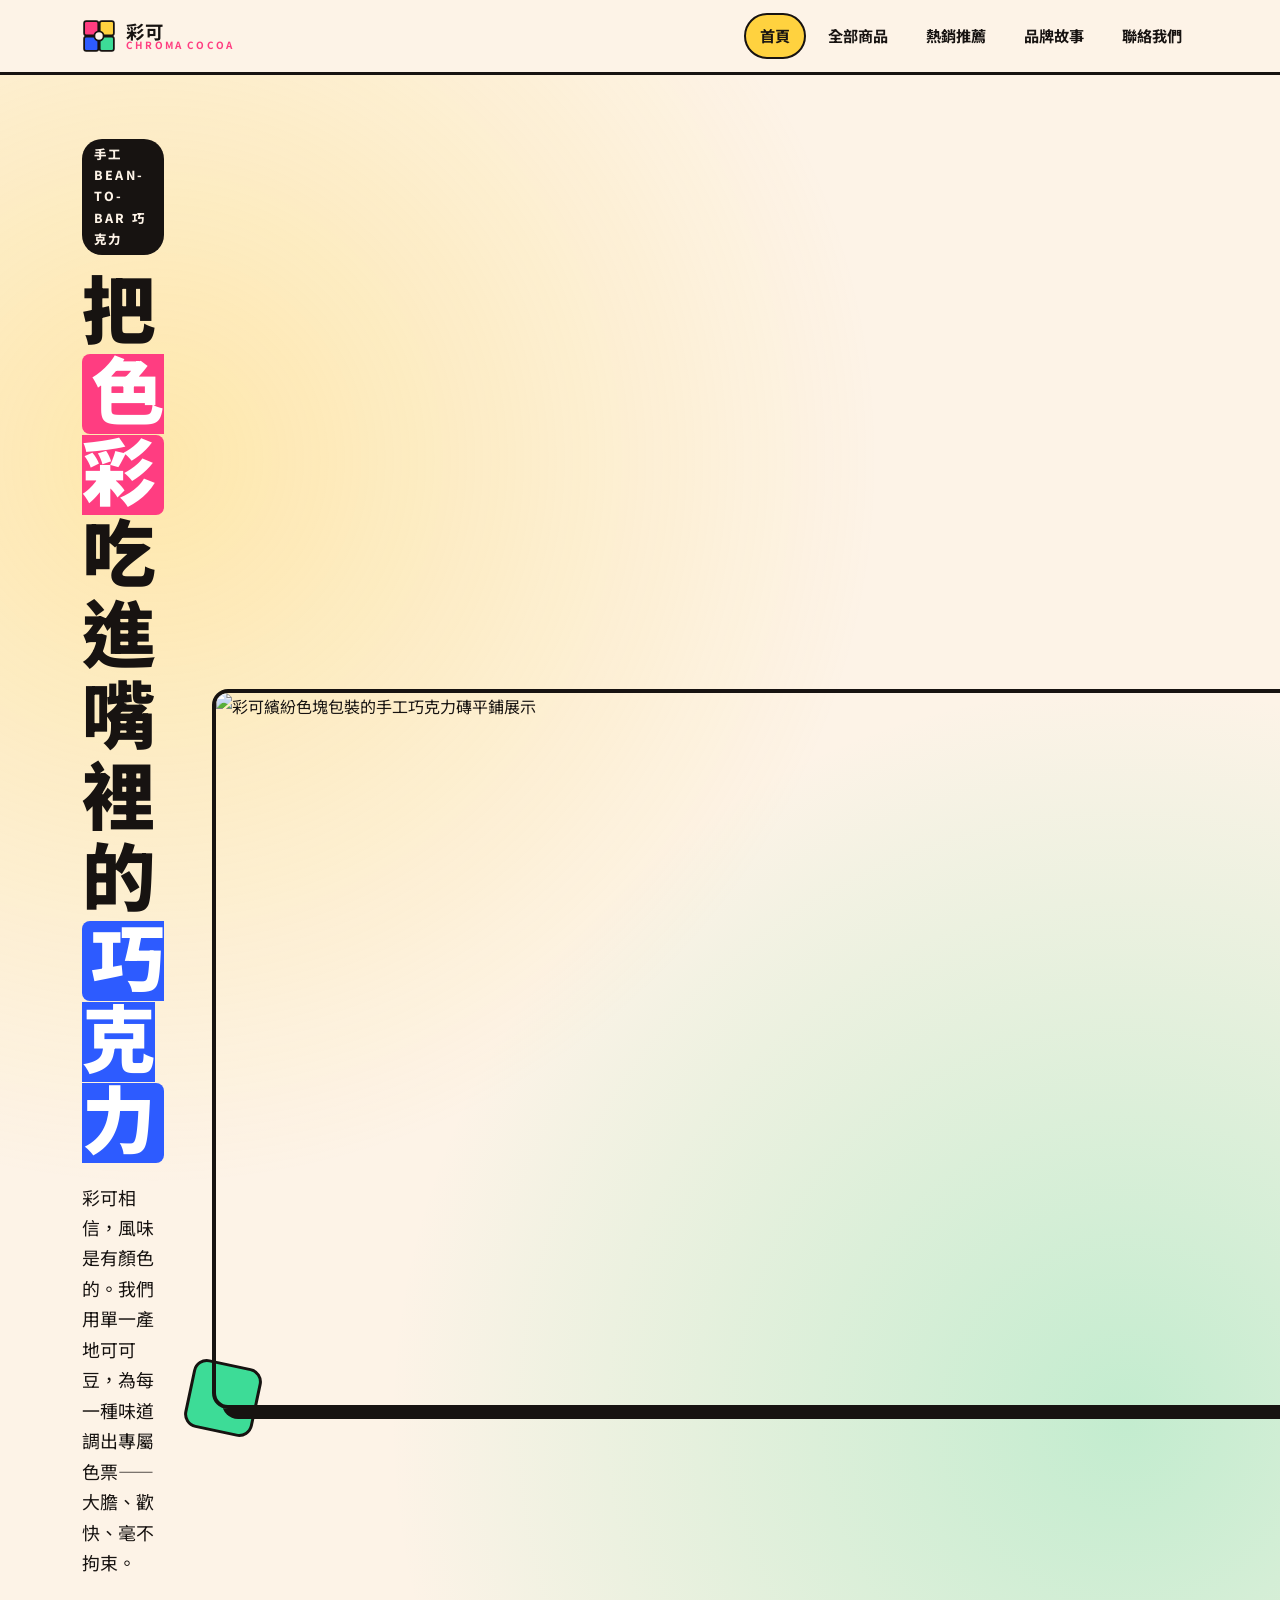
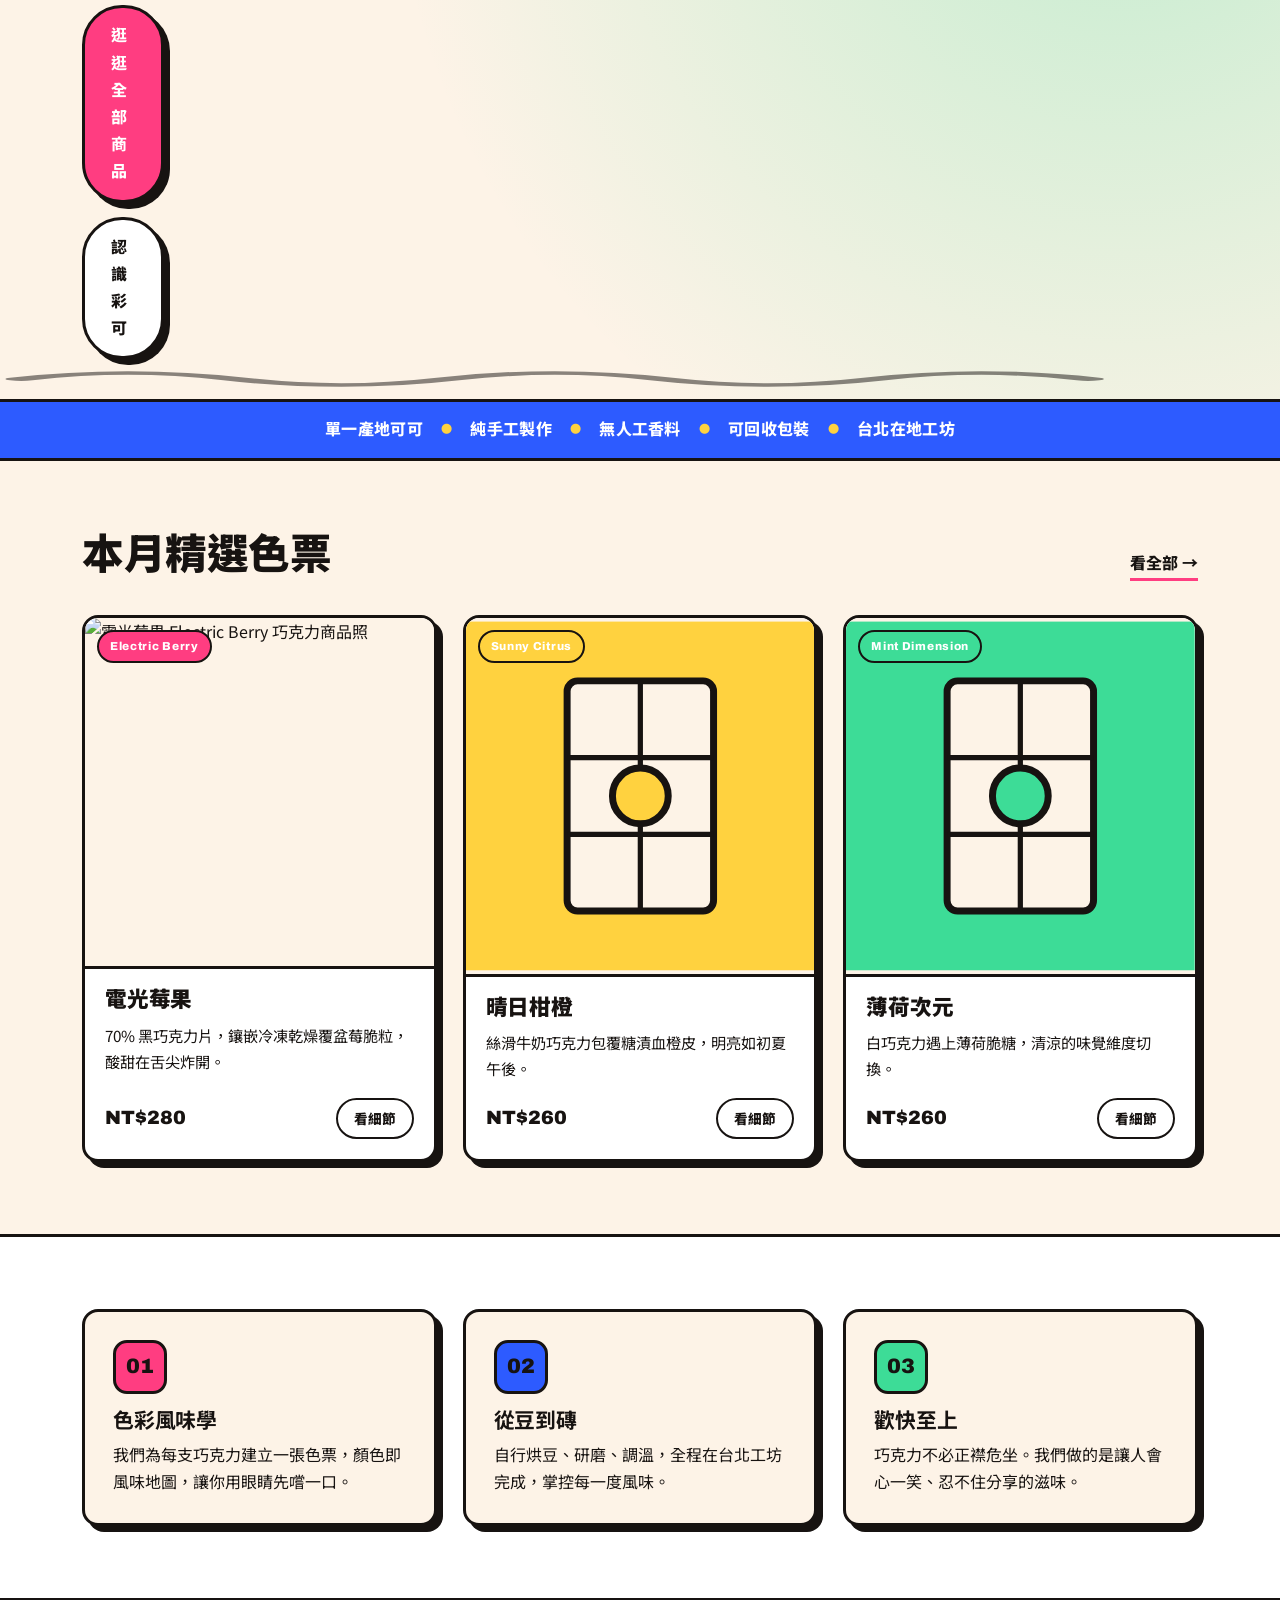
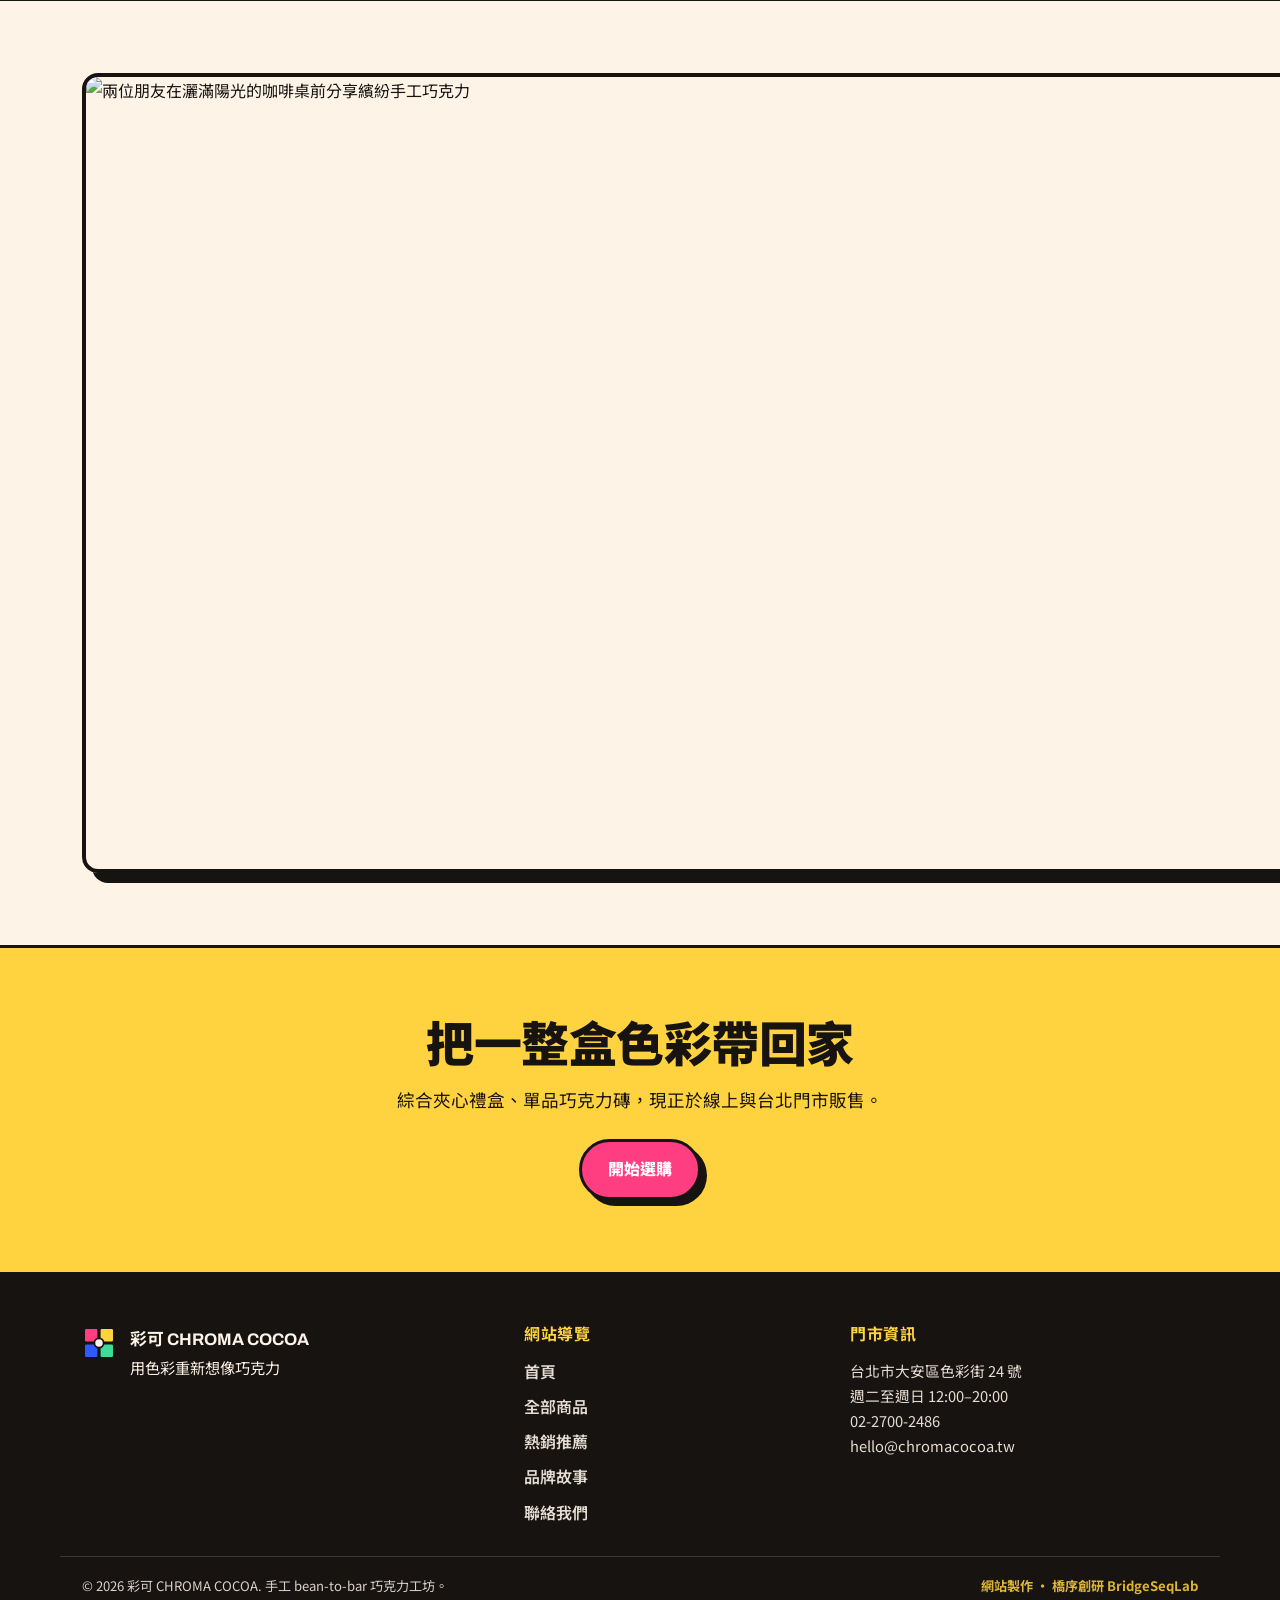
==== index.html @ 1fd46e48 "feat: 彩可 CHROMA COCOA preview site (multi-page, SEO, Memphis)" ====
<!DOCTYPE html>
<html lang="zh-Hant">
<head>
<meta charset="UTF-8">
<meta name="viewport" content="width=device-width, initial-scale=1.0">
<title>彩可 CHROMA COCOA｜用色彩重新想像的手工精品巧克力</title>
<meta name="description" content="彩可 CHROMA COCOA 是台北的手工 bean-to-bar 巧克力工坊。每一塊巧克力對應一種顏色與風味，大膽歡快，採用單一產地可可豆，純手工製作。">
<meta name="keywords" content="手工巧克力,精品巧克力,bean-to-bar,台北巧克力,彩可,CHROMA COCOA,巧克力禮盒,單一產地可可">
<link rel="canonical" href="https://izzo24.github.io/chroma-cocoa/index.html">
<meta name="robots" content="index, follow">
<meta property="og:type" content="website">
<meta property="og:site_name" content="彩可 CHROMA COCOA">
<meta property="og:locale" content="zh_TW">
<meta property="og:title" content="彩可 CHROMA COCOA｜用色彩重新想像的手工精品巧克力">
<meta property="og:description" content="彩可 CHROMA COCOA 是台北的手工 bean-to-bar 巧克力工坊。每一塊巧克力對應一種顏色與風味，大膽歡快，採用單一產地可可豆，純手工製作。">
<meta property="og:url" content="https://izzo24.github.io/chroma-cocoa/index.html">
<meta property="og:image" content="https://izzo24.github.io/chroma-cocoa/images/hero.webp">
<meta name="twitter:card" content="summary_large_image">
<meta name="twitter:title" content="彩可 CHROMA COCOA｜用色彩重新想像的手工精品巧克力">
<meta name="twitter:description" content="彩可 CHROMA COCOA 是台北的手工 bean-to-bar 巧克力工坊。每一塊巧克力對應一種顏色與風味，大膽歡快，採用單一產地可可豆，純手工製作。">
<meta name="twitter:image" content="https://izzo24.github.io/chroma-cocoa/images/hero.webp">
<meta name="theme-color" content="#ff3d81">
<link rel="icon" href="data:image/svg+xml,%3Csvg xmlns='http://www.w3.org/2000/svg' viewBox='0 0 48 48'%3E%3Crect x='3' y='3' width='20' height='20' rx='3' fill='%23ff3d81'/%3E%3Crect x='25' y='3' width='20' height='20' rx='3' fill='%23ffd23f'/%3E%3Crect x='3' y='25' width='20' height='20' rx='3' fill='%232d5bff'/%3E%3Crect x='25' y='25' width='20' height='20' rx='3' fill='%233ddc97'/%3E%3C/svg%3E">
<link rel="preconnect" href="https://fonts.googleapis.com">
<link rel="preconnect" href="https://fonts.gstatic.com" crossorigin>
<link href="https://fonts.googleapis.com/css2?family=Archivo:wght@500;700;900&family=Noto+Sans+TC:wght@400;500;700;900&display=swap" rel="stylesheet">
<link rel="stylesheet" href="./css/style.css">
<script type="application/ld+json">{"@context":"https://schema.org","@type":"Organization","name":"彩可 CHROMA COCOA","url":"https://izzo24.github.io/chroma-cocoa/","logo":"https://izzo24.github.io/chroma-cocoa/images/hero.webp","description":"手工 bean-to-bar 精品巧克力工坊，用色彩重新想像風味。","sameAs":[],"address":{"@type":"PostalAddress","streetAddress":"色彩街24號","addressLocality":"台北市大安區","addressCountry":"TW"}}</script>
</head>
<body>
<a class="skip-link" href="#main">跳至主要內容</a>
<header class="site-header">
  <div class="wrap nav-inner">
    <a class="brand" href="./index.html" aria-label="彩可 CHROMA COCOA 首頁"><svg class="logo-mark" viewBox="0 0 48 48" width="34" height="34" aria-hidden="true" focusable="false">
<rect x="3" y="3" width="20" height="20" rx="3" fill="var(--pink)" stroke="var(--ink)" stroke-width="2.5"/>
<rect x="25" y="3" width="20" height="20" rx="3" fill="var(--yellow)" stroke="var(--ink)" stroke-width="2.5"/>
<rect x="3" y="25" width="20" height="20" rx="3" fill="var(--blue)" stroke="var(--ink)" stroke-width="2.5"/>
<rect x="25" y="25" width="20" height="20" rx="3" fill="var(--mint)" stroke="var(--ink)" stroke-width="2.5"/>
<circle cx="24" cy="24" r="6.5" fill="var(--paper)" stroke="var(--ink)" stroke-width="2.5"/>
</svg><span class="brand-text"><b>彩可</b><i>CHROMA COCOA</i></span></a>
    <button class="nav-toggle" aria-expanded="false" aria-controls="primary-nav" aria-label="開啟選單"><span></span><span></span><span></span></button>
    <nav aria-label="主選單"><ul id="primary-nav" class="nav-list"><li><a href="./index.html" aria-current="page">首頁</a></li><li><a href="./shop.html">全部商品</a></li><li><a href="./product.html">熱銷推薦</a></li><li><a href="./about.html">品牌故事</a></li><li><a href="./contact.html">聯絡我們</a></li></ul></nav>
  </div>
</header><main id="main">
<section class="hero">
  <div class="wrap hero-grid">
    <div class="hero-copy">
      <span class="kicker">手工 BEAN-TO-BAR 巧克力</span>
      <h1>把<span class="hl hl-pink">色彩</span>吃進嘴裡的<span class="hl hl-blue">巧克力</span></h1>
      <p class="lead">彩可相信，風味是有顏色的。我們用單一產地可可豆，為每一種味道調出專屬色票——大膽、歡快、毫不拘束。</p>
      <div class="hero-cta">
        <a class="btn btn-primary" href="./shop.html">逛逛全部商品</a>
        <a class="btn btn-ghost" href="./about.html">認識彩可</a>
      </div>
    </div>
    <div class="hero-media">
      <img src="./images/hero.webp" alt="彩可繽紛色塊包裝的手工巧克力磚平鋪展示" width="1280" height="720" fetchpriority="high">
      <span class="blob blob-yellow" aria-hidden="true"></span>
      <span class="blob blob-mint" aria-hidden="true"></span>
    </div>
  </div>
  <svg class="squiggle" viewBox="0 0 120 20" preserveAspectRatio="none" aria-hidden="true"><path d="M2 10 q 10 -10 20 0 t 20 0 t 20 0 t 20 0 t 20 0" fill="none" stroke="var(--ink)" stroke-width="3" stroke-linecap="round"/></svg>
</section>

<section class="strip" aria-label="品牌承諾">
  <div class="wrap strip-row">
    <span>單一產地可可</span><span class="dot">●</span><span>純手工製作</span><span class="dot">●</span><span>無人工香料</span><span class="dot">●</span><span>可回收包裝</span><span class="dot">●</span><span>台北在地工坊</span>
  </div>
</section>

<section class="section">
  <div class="wrap">
    <div class="sec-head"><h2>本月精選色票</h2><a class="link-arrow" href="./shop.html">看全部 →</a></div>
    <div class="prod-grid"><article class="prod-card" data-color="pink">
  <div class="prod-media"><img src="./images/product-berry.webp" alt="電光莓果 Electric Berry 巧克力商品照" loading="lazy" width="600" height="600"><span class="prod-tag" style="background:var(--pink)">Electric Berry</span></div>
  <div class="prod-body">
    <h3>電光莓果</h3>
    <p>70% 黑巧克力片，鑲嵌冷凍乾燥覆盆莓脆粒，酸甜在舌尖炸開。</p>
    <div class="prod-foot"><span class="price">NT$280</span><a class="btn-mini" href="./product.html">看細節</a></div>
  </div>
</article><article class="prod-card" data-color="yellow">
  <div class="prod-media"><svg viewBox="0 0 200 200" class="card-art" role="img" aria-label="晴日柑橙巧克力包裝插畫">
<rect width="200" height="200" fill="var(--yellow)"/>
<rect x="58" y="34" width="84" height="132" rx="6" fill="var(--paper)" stroke="var(--ink)" stroke-width="4"/>
<g stroke="var(--ink)" stroke-width="3"><line x1="100" y1="34" x2="100" y2="166"/><line x1="58" y1="78" x2="142" y2="78"/><line x1="58" y1="122" x2="142" y2="122"/></g>
<circle cx="100" cy="100" r="16" fill="var(--yellow)" stroke="var(--ink)" stroke-width="4"/>
</svg><span class="prod-tag" style="background:var(--yellow)">Sunny Citrus</span></div>
  <div class="prod-body">
    <h3>晴日柑橙</h3>
    <p>絲滑牛奶巧克力包覆糖漬血橙皮，明亮如初夏午後。</p>
    <div class="prod-foot"><span class="price">NT$260</span><a class="btn-mini" href="./shop.html">看細節</a></div>
  </div>
</article><article class="prod-card" data-color="mint">
  <div class="prod-media"><svg viewBox="0 0 200 200" class="card-art" role="img" aria-label="薄荷次元巧克力包裝插畫">
<rect width="200" height="200" fill="var(--mint)"/>
<rect x="58" y="34" width="84" height="132" rx="6" fill="var(--paper)" stroke="var(--ink)" stroke-width="4"/>
<g stroke="var(--ink)" stroke-width="3"><line x1="100" y1="34" x2="100" y2="166"/><line x1="58" y1="78" x2="142" y2="78"/><line x1="58" y1="122" x2="142" y2="122"/></g>
<circle cx="100" cy="100" r="16" fill="var(--mint)" stroke="var(--ink)" stroke-width="4"/>
</svg><span class="prod-tag" style="background:var(--mint)">Mint Dimension</span></div>
  <div class="prod-body">
    <h3>薄荷次元</h3>
    <p>白巧克力遇上薄荷脆糖，清涼的味覺維度切換。</p>
    <div class="prod-foot"><span class="price">NT$260</span><a class="btn-mini" href="./shop.html">看細節</a></div>
  </div>
</article></div>
  </div>
</section>

<section class="section section-alt">
  <div class="wrap feature-grid">
    <article class="feature"><div class="f-num" style="background:var(--pink)">01</div><h3>色彩風味學</h3><p>我們為每支巧克力建立一張色票，顏色即風味地圖，讓你用眼睛先嚐一口。</p></article>
    <article class="feature"><div class="f-num" style="background:var(--blue)">02</div><h3>從豆到磚</h3><p>自行烘豆、研磨、調溫，全程在台北工坊完成，掌控每一度風味。</p></article>
    <article class="feature"><div class="f-num" style="background:var(--mint)">03</div><h3>歡快至上</h3><p>巧克力不必正襟危坐。我們做的是讓人會心一笑、忍不住分享的滋味。</p></article>
  </div>
</section>

<section class="section moment">
  <div class="wrap moment-grid">
    <figure class="moment-fig">
      <img src="./images/lifestyle.webp" alt="兩位朋友在灑滿陽光的咖啡桌前分享繽紛手工巧克力" width="1280" height="720" loading="lazy">
    </figure>
    <div class="moment-copy">
      <span class="kicker">歡快時刻</span>
      <h2>巧克力，是拿來分享的</h2>
      <p class="lead">一盒彩可放在桌上，話題就開了。我們做的不只是味道，更是讓人忍不住遞給朋友的那個瞬間。</p>
      <a class="link-arrow" href="./about.html">認識我們的理念 →</a>
    </div>
  </div>
</section>

<section class="section cta-band">
  <div class="wrap cta-inner">
    <h2>把一整盒色彩帶回家</h2>
    <p>綜合夾心禮盒、單品巧克力磚，現正於線上與台北門市販售。</p>
    <a class="btn btn-primary" href="./shop.html">開始選購</a>
  </div>
</section>
</main><footer class="site-footer">
  <div class="wrap foot-grid">
    <div class="foot-brand"><svg class="logo-mark" viewBox="0 0 48 48" width="34" height="34" aria-hidden="true" focusable="false">
<rect x="3" y="3" width="20" height="20" rx="3" fill="var(--pink)" stroke="var(--ink)" stroke-width="2.5"/>
<rect x="25" y="3" width="20" height="20" rx="3" fill="var(--yellow)" stroke="var(--ink)" stroke-width="2.5"/>
<rect x="3" y="25" width="20" height="20" rx="3" fill="var(--blue)" stroke="var(--ink)" stroke-width="2.5"/>
<rect x="25" y="25" width="20" height="20" rx="3" fill="var(--mint)" stroke="var(--ink)" stroke-width="2.5"/>
<circle cx="24" cy="24" r="6.5" fill="var(--paper)" stroke="var(--ink)" stroke-width="2.5"/>
</svg><p><b>彩可 CHROMA COCOA</b><br>用色彩重新想像巧克力</p></div>
    <nav class="foot-nav" aria-label="頁尾選單">
      <h2>網站導覽</h2>
      <ul><li><a href="./index.html">首頁</a></li><li><a href="./shop.html">全部商品</a></li><li><a href="./product.html">熱銷推薦</a></li><li><a href="./about.html">品牌故事</a></li><li><a href="./contact.html">聯絡我們</a></li></ul>
    </nav>
    <div class="foot-info">
      <h2>門市資訊</h2>
      <p>台北市大安區色彩街 24 號<br>週二至週日 12:00–20:00<br>02-2700-2486<br>hello@chromacocoa.tw</p>
    </div>
  </div>
  <div class="wrap foot-bottom">
    <p>© <span id="year">2026</span> 彩可 CHROMA COCOA. 手工 bean-to-bar 巧克力工坊。</p>
    <p class="credit">網站製作 · 橋序創研 BridgeSeqLab</p>
  </div>
</footer>
<script src="./js/main.js"></script>
</body>
</html>
---- css/style.css ----
/* 彩可 CHROMA COCOA — Memphis / bold color-block design system */
:root{
  --ink:#171311; --paper:#fdf3e7; --paper2:#fff;
  --pink:#ff3d81; --blue:#2d5bff; --yellow:#ffd23f; --mint:#3ddc97;
  --purple:#9b5de5; --coral:#ff6b4a;
  --shadow:6px 6px 0 var(--ink);
  --radius:16px;
  --maxw:1160px;
  --font: "Noto Sans TC","Archivo",system-ui,-apple-system,"PingFang TC","Microsoft JhengHei",sans-serif;
  --display: "Archivo","Noto Sans TC",system-ui,sans-serif;
}
*{box-sizing:border-box;margin:0;padding:0}
html{scroll-behavior:smooth}
body{font-family:var(--font);color:var(--ink);background:var(--paper);line-height:1.7;-webkit-font-smoothing:antialiased;overflow-x:hidden}
img{max-width:100%;display:block;height:auto}
a{color:inherit}
h1,h2,h3{font-family:var(--display);line-height:1.1;letter-spacing:-.01em}
.wrap{width:100%;max-width:var(--maxw);margin:0 auto;padding:0 22px}
.skip-link{position:absolute;left:-9999px;top:0;background:var(--ink);color:#fff;padding:10px 16px;z-index:200}
.skip-link:focus{left:12px;top:12px}
:focus-visible{outline:3px solid var(--blue);outline-offset:2px}

/* ---------- header / nav ---------- */
.site-header{position:sticky;top:0;z-index:100;background:var(--paper);border-bottom:3px solid var(--ink)}
.nav-inner{display:flex;align-items:center;justify-content:space-between;gap:16px;height:72px}
.brand{display:flex;align-items:center;gap:10px;text-decoration:none;font-weight:900}
.brand-text{display:flex;flex-direction:column;line-height:1}
.brand-text b{font-size:1.15rem;letter-spacing:.04em}
.brand-text i{font-style:normal;font-size:.62rem;letter-spacing:.22em;color:var(--pink);font-weight:700}
.nav-list{list-style:none;display:flex;gap:6px;align-items:center}
.nav-list a{display:block;text-decoration:none;font-weight:700;padding:8px 14px;border-radius:30px;font-size:.95rem;border:2px solid transparent}
.nav-list a:hover{border-color:var(--ink)}
.nav-list a[aria-current="page"]{background:var(--yellow);border-color:var(--ink)}
.nav-toggle{display:none;flex-direction:column;gap:5px;background:var(--yellow);border:2.5px solid var(--ink);border-radius:10px;padding:9px;cursor:pointer}
.nav-toggle span{width:22px;height:3px;background:var(--ink);border-radius:2px;transition:.25s}
.nav-toggle[aria-expanded="true"] span:nth-child(1){transform:translateY(8px) rotate(45deg)}
.nav-toggle[aria-expanded="true"] span:nth-child(2){opacity:0}
.nav-toggle[aria-expanded="true"] span:nth-child(3){transform:translateY(-8px) rotate(-45deg)}

/* ---------- buttons ---------- */
.btn{display:inline-block;font-weight:800;text-decoration:none;padding:14px 26px;border-radius:40px;border:3px solid var(--ink);transition:transform .12s,box-shadow .12s;font-family:var(--display)}
.btn-primary{background:var(--pink);color:#fff;box-shadow:var(--shadow)}
.btn-ghost{background:var(--paper2);color:var(--ink);box-shadow:var(--shadow)}
.btn:hover{transform:translate(-2px,-2px);box-shadow:9px 9px 0 var(--ink)}
.btn:active{transform:translate(3px,3px);box-shadow:2px 2px 0 var(--ink)}
.btn-mini{display:inline-block;font-weight:800;font-size:.85rem;text-decoration:none;padding:7px 16px;border-radius:30px;border:2.5px solid var(--ink);background:var(--paper2)}
.btn-mini:hover{background:var(--yellow)}
.link-arrow{font-weight:800;text-decoration:none;border-bottom:3px solid var(--pink);padding-bottom:2px}
.kicker{display:inline-block;font-weight:800;font-size:.78rem;letter-spacing:.18em;text-transform:uppercase;background:var(--ink);color:var(--paper);padding:5px 12px;border-radius:20px;margin-bottom:18px}

/* ---------- hero ---------- */
.hero{position:relative;padding:64px 0 40px;background:
  radial-gradient(circle at 12% 20%,rgba(255,210,63,.35),transparent 38%),
  radial-gradient(circle at 88% 70%,rgba(61,220,151,.3),transparent 42%);overflow:hidden}
.hero-grid{display:grid;grid-template-columns:1.05fr .95fr;gap:48px;align-items:center}
.hero h1{font-size:clamp(2.6rem,6vw,4.6rem);font-weight:900}
.hl{padding:0 .12em;border-radius:8px}
.hl-pink{background:var(--pink);color:#fff}
.hl-blue{background:var(--blue);color:#fff}
.lead{font-size:1.12rem;margin-top:18px;max-width:46ch}
.hero-cta{display:flex;gap:14px;margin-top:28px;flex-wrap:wrap}
.hero-media{position:relative}
.hero-media img{border:4px solid var(--ink);border-radius:var(--radius);box-shadow:10px 10px 0 var(--ink);aspect-ratio:16/9;object-fit:cover}
.blob{position:absolute;border:3px solid var(--ink);z-index:-1}
.blob-yellow{width:90px;height:90px;background:var(--yellow);border-radius:50%;top:-26px;right:-22px}
.blob-mint{width:70px;height:70px;background:var(--mint);border-radius:14px;bottom:-24px;left:-24px;transform:rotate(12deg)}
.squiggle{position:absolute;left:0;bottom:8px;width:100%;height:24px;opacity:.5}

/* ---------- strip marquee ---------- */
.strip{background:var(--blue);color:#fff;border-top:3px solid var(--ink);border-bottom:3px solid var(--ink)}
.strip-row{display:flex;gap:18px;align-items:center;justify-content:center;flex-wrap:wrap;padding:14px 22px;font-weight:800;font-family:var(--display);letter-spacing:.02em}
.strip .dot{color:var(--yellow);font-size:.7rem}

/* ---------- sections ---------- */
.section{padding:72px 0}
.section-alt{background:var(--paper2);border-top:3px solid var(--ink);border-bottom:3px solid var(--ink)}
.sec-head{display:flex;align-items:baseline;justify-content:space-between;gap:16px;margin-bottom:34px;flex-wrap:wrap}
.sec-head h2,.center-h2{font-size:clamp(1.8rem,3.6vw,2.6rem);font-weight:900}
.center-h2{text-align:center;margin-bottom:40px}

/* ---------- product grid / cards ---------- */
.prod-grid{display:grid;grid-template-columns:repeat(3,1fr);gap:26px}
.prod-card{background:var(--paper2);border:3px solid var(--ink);border-radius:var(--radius);overflow:hidden;box-shadow:var(--shadow);transition:transform .14s,box-shadow .14s;display:flex;flex-direction:column}
.prod-card:hover{transform:translate(-3px,-3px);box-shadow:10px 10px 0 var(--ink)}
.prod-media{position:relative;aspect-ratio:1/1;border-bottom:3px solid var(--ink);background:var(--paper)}
.prod-media img,.card-art{width:100%;height:100%;object-fit:cover}
.prod-tag{position:absolute;left:12px;top:12px;color:#fff;font-family:var(--display);font-weight:800;font-size:.72rem;letter-spacing:.06em;padding:5px 11px;border-radius:20px;border:2.5px solid var(--ink)}
.prod-body{padding:20px;display:flex;flex-direction:column;gap:10px;flex:1}
.prod-body h3{font-size:1.35rem;font-weight:900}
.prod-body p{font-size:.95rem;flex:1}
.prod-foot{display:flex;align-items:center;justify-content:space-between;margin-top:6px}
.price{font-family:var(--display);font-weight:900;font-size:1.2rem}

/* ---------- features ---------- */
.feature-grid{display:grid;grid-template-columns:repeat(3,1fr);gap:26px}
.feature{background:var(--paper);border:3px solid var(--ink);border-radius:var(--radius);padding:28px;box-shadow:var(--shadow)}
.section-alt .feature{background:var(--paper)}
.f-num{display:flex;align-items:center;justify-content:center;width:54px;height:54px;border:3px solid var(--ink);border-radius:14px;font-family:var(--display);font-weight:900;font-size:1.3rem;color:var(--ink);margin-bottom:16px}
.feature h3{font-size:1.3rem;margin-bottom:8px}

/* ---------- moment ---------- */
.moment-grid{display:grid;grid-template-columns:1fr 1fr;gap:46px;align-items:center}
.moment-fig img{border:4px solid var(--ink);border-radius:var(--radius);box-shadow:10px 10px 0 var(--ink);aspect-ratio:16/10;object-fit:cover}
.moment-copy h2{font-size:clamp(1.8rem,3.6vw,2.6rem);font-weight:900;margin:8px 0 14px}

/* ---------- cta band ---------- */
.cta-band{background:var(--yellow);border-top:3px solid var(--ink)}
.cta-inner{text-align:center;max-width:620px;margin:0 auto}
.cta-inner h2{font-size:clamp(2rem,4vw,3rem);font-weight:900;margin-bottom:12px}
.cta-inner p{margin-bottom:24px;font-size:1.1rem}

/* ---------- page hero ---------- */
.page-hero{padding:56px 0;border-bottom:3px solid var(--ink)}
.ph-blue{background:var(--blue);color:#fff}
.ph-pink{background:var(--pink);color:#fff}
.ph-mint{background:var(--mint)}
.page-hero h1{font-size:clamp(2.2rem,5vw,3.4rem);font-weight:900;margin-bottom:10px}
.page-hero .lead{max-width:60ch}
.crumb{font-size:.85rem;font-weight:700;margin-bottom:14px;opacity:.9}
.crumb a{text-decoration:none;border-bottom:2px solid currentColor}

/* ---------- filter ---------- */
.filter-bar{display:flex;gap:10px;flex-wrap:wrap;margin-bottom:32px}
.chip{font-family:var(--display);font-weight:800;font-size:.9rem;padding:8px 18px;border-radius:30px;border:2.5px solid var(--ink);background:var(--paper2);cursor:pointer;transition:.12s}
.chip:hover{background:var(--mint)}
.chip.is-active{background:var(--ink);color:var(--paper)}
.empty-note{text-align:center;font-weight:700;padding:30px}

/* ---------- product detail ---------- */
.pd-grid{display:grid;grid-template-columns:1fr 1fr;gap:46px;align-items:start;margin-top:8px}
.pd-media{position:relative}
.pd-media img{border:4px solid var(--ink);border-radius:var(--radius);box-shadow:10px 10px 0 var(--ink);aspect-ratio:1/1;object-fit:cover}
.pd-badge{position:absolute;right:-10px;top:-10px;color:#fff;font-family:var(--display);font-weight:900;padding:8px 16px;border-radius:30px;border:3px solid var(--ink);transform:rotate(6deg)}
.pd-info h1{font-size:clamp(2.2rem,5vw,3.2rem);font-weight:900;margin:6px 0}
.stars{display:flex;align-items:center;gap:3px;margin-bottom:12px}
.rating-text{margin-left:8px;font-size:.9rem;font-weight:700}
.price-big{font-family:var(--display);font-weight:900;font-size:2rem;color:var(--pink);margin-bottom:8px}
.spec{list-style:none;margin:22px 0;border-top:2.5px solid var(--ink)}
.spec li{display:flex;justify-content:space-between;gap:16px;padding:11px 0;border-bottom:2px dashed rgba(23,19,17,.3);font-size:.95rem}
.spec b{font-weight:800}
.pd-story{display:grid;grid-template-columns:repeat(3,1fr);gap:26px;margin-top:60px}
.pd-story article{background:var(--paper2);border:3px solid var(--ink);border-radius:var(--radius);padding:26px;box-shadow:var(--shadow)}
.pd-story h2{font-size:1.25rem;margin-bottom:10px}

/* ---------- about ---------- */
.about-split{display:grid;grid-template-columns:1fr 1fr;gap:46px;align-items:center}
.about-text h2{font-size:clamp(1.8rem,3.6vw,2.4rem);font-weight:900;margin-bottom:16px}
.about-text p{margin-bottom:14px}
.about-fig img{border:4px solid var(--ink);border-radius:var(--radius);box-shadow:10px 10px 0 var(--ink);aspect-ratio:16/9;object-fit:cover}
.about-fig figcaption{font-size:.85rem;font-weight:700;margin-top:10px;text-align:center}
.team-grid{display:grid;grid-template-columns:repeat(3,1fr);gap:26px}
.member{text-align:center;background:var(--paper2);border:3px solid var(--ink);border-radius:var(--radius);padding:28px;box-shadow:var(--shadow)}
.avatar{width:84px;height:84px;border-radius:50%;border:3px solid var(--ink);margin:0 auto 14px;display:flex;align-items:center;justify-content:center}
.avatar span{font-family:var(--display);font-weight:900;font-size:2rem;color:#fff}
.member h3{font-size:1.2rem}
.member p{font-size:.9rem;font-weight:700;color:var(--blue)}

/* ---------- contact ---------- */
.contact-grid{display:grid;grid-template-columns:1fr 1fr;gap:46px}
.contact-info h2,.contact-form-wrap h2{font-size:1.6rem;font-weight:900;margin-bottom:20px}
.info-list{display:grid;grid-template-columns:auto 1fr;gap:10px 18px;margin-bottom:24px}
.info-list dt{font-weight:800;font-family:var(--display)}
.info-list a{font-weight:700}
.map-card{position:relative;border:3px solid var(--ink);border-radius:var(--radius);overflow:hidden;box-shadow:var(--shadow)}
.map-card svg{width:100%;height:200px;display:block}
.map-pin-label{position:absolute;left:12px;bottom:12px;background:var(--paper2);border:2.5px solid var(--ink);border-radius:20px;padding:5px 12px;font-size:.8rem;font-weight:800}
.contact-form{display:flex;flex-direction:column;gap:14px;background:var(--paper2);border:3px solid var(--ink);border-radius:var(--radius);padding:28px;box-shadow:var(--shadow)}
.contact-form label{display:flex;flex-direction:column;gap:6px;font-weight:800;font-size:.9rem}
.contact-form input,.contact-form select,.contact-form textarea{font-family:var(--font);font-size:1rem;padding:11px 13px;border:2.5px solid var(--ink);border-radius:10px;background:var(--paper);width:100%}
.contact-form textarea{resize:vertical}
.form-note{background:var(--mint);border:2.5px solid var(--ink);border-radius:10px;padding:12px;font-weight:700;font-size:.9rem}

/* ---------- 404 ---------- */
.notfound{text-align:center}
.big404{font-family:var(--display);font-weight:900;font-size:clamp(5rem,18vw,11rem);line-height:.9;color:var(--pink);-webkit-text-stroke:3px var(--ink)}
.notfound h1{font-size:clamp(1.6rem,4vw,2.4rem);margin:10px 0 14px}
.notfound .btn{margin-top:18px}

/* ---------- footer ---------- */
.site-footer{background:var(--ink);color:var(--paper);margin-top:0}
.foot-grid{display:grid;grid-template-columns:1.4fr 1fr 1.2fr;gap:36px;padding:54px 22px 30px}
.foot-brand{display:flex;gap:14px;align-items:flex-start}
.foot-brand p{font-size:.95rem}
.foot-brand b{font-family:var(--display);font-size:1.05rem}
.site-footer h2{font-family:var(--display);font-size:1rem;letter-spacing:.04em;margin-bottom:14px;color:var(--yellow)}
.foot-nav ul{list-style:none;display:flex;flex-direction:column;gap:8px}
.foot-nav a{text-decoration:none;font-weight:600;opacity:.9}
.foot-nav a:hover{opacity:1;color:var(--mint)}
.foot-info p{font-size:.92rem;opacity:.9}
.foot-bottom{display:flex;justify-content:space-between;gap:14px;flex-wrap:wrap;border-top:1px solid rgba(253,243,231,.2);padding:18px 22px;font-size:.82rem;opacity:.85}
.foot-bottom .credit{color:var(--yellow);font-weight:700;opacity:1}
.foot-brand .logo-mark{flex:none}

/* ---------- responsive ---------- */
@media(max-width:880px){
  .nav-toggle{display:flex}
  nav[aria-label="主選單"]{position:absolute;left:0;right:0;top:72px;background:var(--paper);border-bottom:3px solid var(--ink);max-height:0;overflow:hidden;transition:max-height .3s}
  nav[aria-label="主選單"].open{max-height:420px}
  .nav-list{flex-direction:column;align-items:stretch;gap:4px;padding:14px 22px}
  .nav-list a{padding:12px 14px}
  .hero-grid,.moment-grid,.pd-grid,.about-split,.contact-grid{grid-template-columns:1fr}
  .moment-fig{order:-1}
  .prod-grid,.feature-grid,.pd-story,.team-grid{grid-template-columns:1fr 1fr}
}
@media(max-width:560px){
  .prod-grid,.feature-grid,.pd-story,.team-grid{grid-template-columns:1fr}
  .foot-grid{grid-template-columns:1fr}
  .section{padding:52px 0}
  .hero{padding:40px 0 30px}
}
@media(prefers-reduced-motion:reduce){*{transition:none!important;scroll-behavior:auto}}
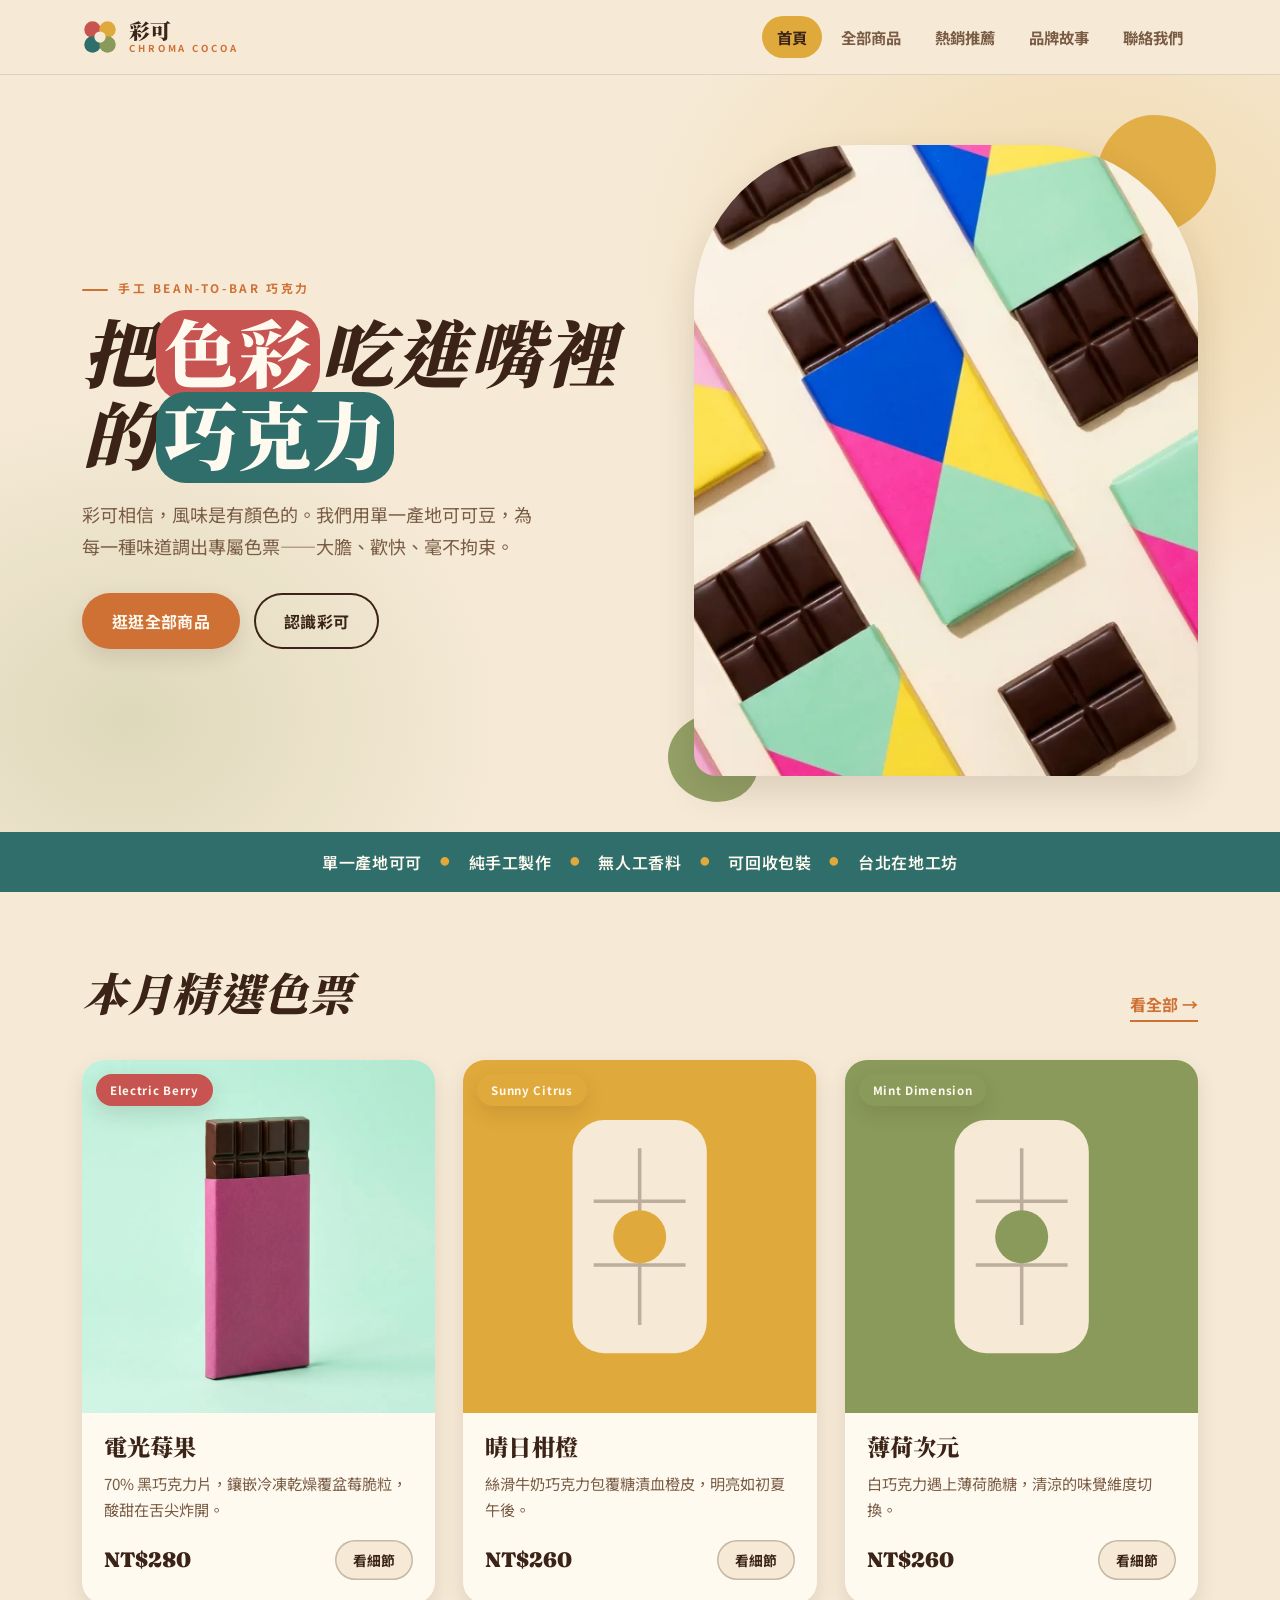
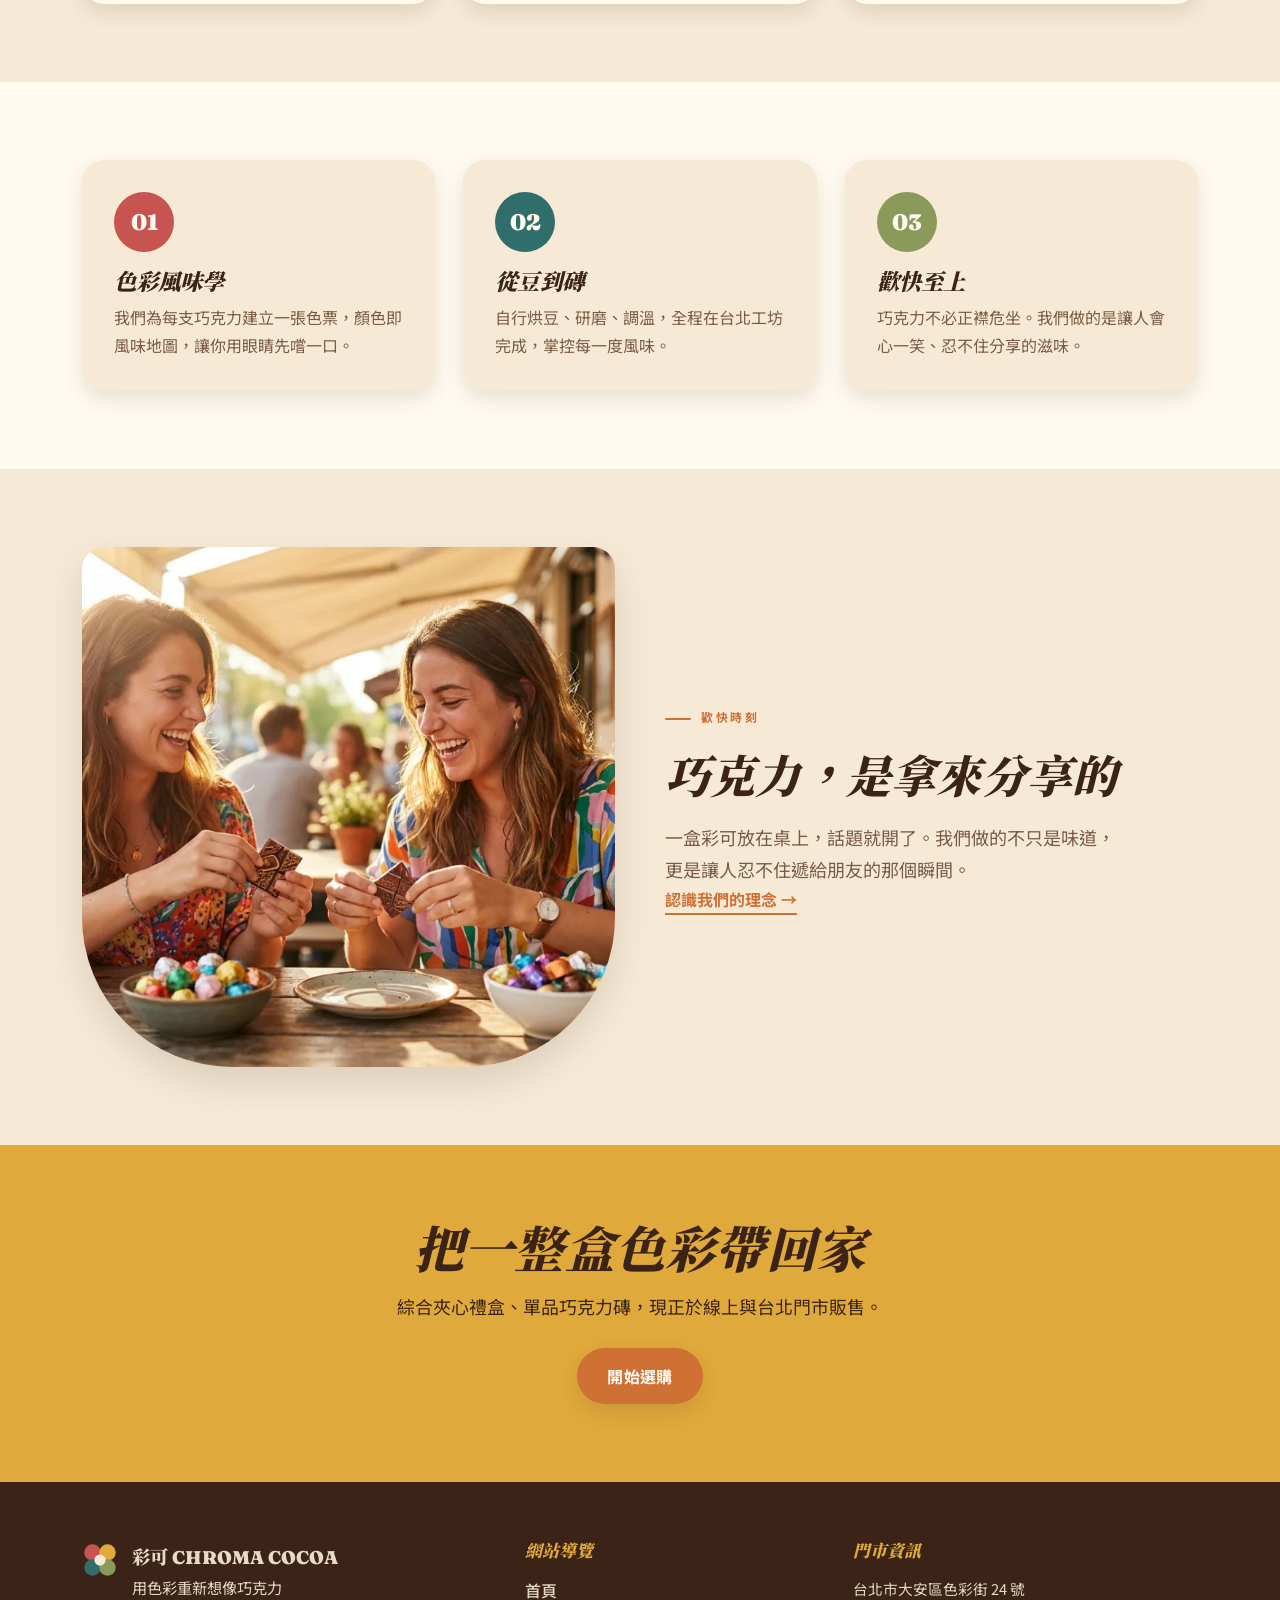
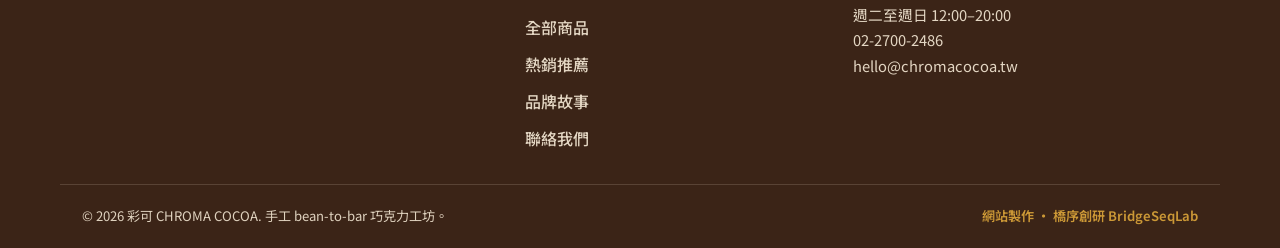
==== commit 31a0df8b: "redesign: 70s retro-gourmet style (warm palette, rounded forms, soft shadows) — differentiate from B" ====
--- a/index.html
+++ b/index.html
@@ -19,11 +19,11 @@
 <meta name="twitter:title" content="彩可 CHROMA COCOA｜用色彩重新想像的手工精品巧克力">
 <meta name="twitter:description" content="彩可 CHROMA COCOA 是台北的手工 bean-to-bar 巧克力工坊。每一塊巧克力對應一種顏色與風味，大膽歡快，採用單一產地可可豆，純手工製作。">
 <meta name="twitter:image" content="https://izzo24.github.io/chroma-cocoa/images/hero.webp">
-<meta name="theme-color" content="#ff3d81">
-<link rel="icon" href="data:image/svg+xml,%3Csvg xmlns='http://www.w3.org/2000/svg' viewBox='0 0 48 48'%3E%3Crect x='3' y='3' width='20' height='20' rx='3' fill='%23ff3d81'/%3E%3Crect x='25' y='3' width='20' height='20' rx='3' fill='%23ffd23f'/%3E%3Crect x='3' y='25' width='20' height='20' rx='3' fill='%232d5bff'/%3E%3Crect x='25' y='25' width='20' height='20' rx='3' fill='%233ddc97'/%3E%3C/svg%3E">
+<meta name="theme-color" content="#cf7035">
+<link rel="icon" href="data:image/svg+xml,%3Csvg xmlns='http://www.w3.org/2000/svg' viewBox='0 0 48 48'%3E%3Ccircle cx='13' cy='13' r='10' fill='%23c75450'/%3E%3Ccircle cx='35' cy='13' r='10' fill='%23e0a93b'/%3E%3Ccircle cx='13' cy='35' r='10' fill='%232f6e6a'/%3E%3Ccircle cx='35' cy='35' r='10' fill='%238a9a5b'/%3E%3C/svg%3E">
 <link rel="preconnect" href="https://fonts.googleapis.com">
 <link rel="preconnect" href="https://fonts.gstatic.com" crossorigin>
-<link href="https://fonts.googleapis.com/css2?family=Archivo:wght@500;700;900&family=Noto+Sans+TC:wght@400;500;700;900&display=swap" rel="stylesheet">
+<link href="https://fonts.googleapis.com/css2?family=Fraunces:opsz,wght@9..144,500;9..144,600;9..144,900&family=Noto+Serif+TC:wght@500;700;900&family=Noto+Sans+TC:wght@400;500;700&display=swap" rel="stylesheet">
 <link rel="stylesheet" href="./css/style.css">
 <script type="application/ld+json">{"@context":"https://schema.org","@type":"Organization","name":"彩可 CHROMA COCOA","url":"https://izzo24.github.io/chroma-cocoa/","logo":"https://izzo24.github.io/chroma-cocoa/images/hero.webp","description":"手工 bean-to-bar 精品巧克力工坊，用色彩重新想像風味。","sameAs":[],"address":{"@type":"PostalAddress","streetAddress":"色彩街24號","addressLocality":"台北市大安區","addressCountry":"TW"}}</script>
 </head>
@@ -31,12 +31,12 @@
 <a class="skip-link" href="#main">跳至主要內容</a>
 <header class="site-header">
   <div class="wrap nav-inner">
-    <a class="brand" href="./index.html" aria-label="彩可 CHROMA COCOA 首頁"><svg class="logo-mark" viewBox="0 0 48 48" width="34" height="34" aria-hidden="true" focusable="false">
-<rect x="3" y="3" width="20" height="20" rx="3" fill="var(--pink)" stroke="var(--ink)" stroke-width="2.5"/>
-<rect x="25" y="3" width="20" height="20" rx="3" fill="var(--yellow)" stroke="var(--ink)" stroke-width="2.5"/>
-<rect x="3" y="25" width="20" height="20" rx="3" fill="var(--blue)" stroke="var(--ink)" stroke-width="2.5"/>
-<rect x="25" y="25" width="20" height="20" rx="3" fill="var(--mint)" stroke="var(--ink)" stroke-width="2.5"/>
-<circle cx="24" cy="24" r="6.5" fill="var(--paper)" stroke="var(--ink)" stroke-width="2.5"/>
+    <a class="brand" href="./index.html" aria-label="彩可 CHROMA COCOA 首頁"><svg class="logo-mark" viewBox="0 0 48 48" width="36" height="36" aria-hidden="true" focusable="false">
+<circle cx="14" cy="14" r="11" fill="var(--pink)"/>
+<circle cx="34" cy="14" r="11" fill="var(--yellow)"/>
+<circle cx="14" cy="34" r="11" fill="var(--blue)"/>
+<circle cx="34" cy="34" r="11" fill="var(--mint)"/>
+<circle cx="24" cy="24" r="7.5" fill="var(--paper)"/>
 </svg><span class="brand-text"><b>彩可</b><i>CHROMA COCOA</i></span></a>
     <button class="nav-toggle" aria-expanded="false" aria-controls="primary-nav" aria-label="開啟選單"><span></span><span></span><span></span></button>
     <nav aria-label="主選單"><ul id="primary-nav" class="nav-list"><li><a href="./index.html" aria-current="page">首頁</a></li><li><a href="./shop.html">全部商品</a></li><li><a href="./product.html">熱銷推薦</a></li><li><a href="./about.html">品牌故事</a></li><li><a href="./contact.html">聯絡我們</a></li></ul></nav>
@@ -81,9 +81,9 @@
 </article><article class="prod-card" data-color="yellow">
   <div class="prod-media"><svg viewBox="0 0 200 200" class="card-art" role="img" aria-label="晴日柑橙巧克力包裝插畫">
 <rect width="200" height="200" fill="var(--yellow)"/>
-<rect x="58" y="34" width="84" height="132" rx="6" fill="var(--paper)" stroke="var(--ink)" stroke-width="4"/>
-<g stroke="var(--ink)" stroke-width="3"><line x1="100" y1="34" x2="100" y2="166"/><line x1="58" y1="78" x2="142" y2="78"/><line x1="58" y1="122" x2="142" y2="122"/></g>
-<circle cx="100" cy="100" r="16" fill="var(--yellow)" stroke="var(--ink)" stroke-width="4"/>
+<rect x="62" y="34" width="76" height="132" rx="18" fill="var(--paper)"/>
+<g fill="none" stroke="var(--ink)" stroke-width="2" opacity=".3"><line x1="100" y1="50" x2="100" y2="150"/><line x1="74" y1="80" x2="126" y2="80"/><line x1="74" y1="116" x2="126" y2="116"/></g>
+<circle cx="100" cy="100" r="15" fill="var(--yellow)"/>
 </svg><span class="prod-tag" style="background:var(--yellow)">Sunny Citrus</span></div>
   <div class="prod-body">
     <h3>晴日柑橙</h3>
@@ -93,9 +93,9 @@
 </article><article class="prod-card" data-color="mint">
   <div class="prod-media"><svg viewBox="0 0 200 200" class="card-art" role="img" aria-label="薄荷次元巧克力包裝插畫">
 <rect width="200" height="200" fill="var(--mint)"/>
-<rect x="58" y="34" width="84" height="132" rx="6" fill="var(--paper)" stroke="var(--ink)" stroke-width="4"/>
-<g stroke="var(--ink)" stroke-width="3"><line x1="100" y1="34" x2="100" y2="166"/><line x1="58" y1="78" x2="142" y2="78"/><line x1="58" y1="122" x2="142" y2="122"/></g>
-<circle cx="100" cy="100" r="16" fill="var(--mint)" stroke="var(--ink)" stroke-width="4"/>
+<rect x="62" y="34" width="76" height="132" rx="18" fill="var(--paper)"/>
+<g fill="none" stroke="var(--ink)" stroke-width="2" opacity=".3"><line x1="100" y1="50" x2="100" y2="150"/><line x1="74" y1="80" x2="126" y2="80"/><line x1="74" y1="116" x2="126" y2="116"/></g>
+<circle cx="100" cy="100" r="15" fill="var(--mint)"/>
 </svg><span class="prod-tag" style="background:var(--mint)">Mint Dimension</span></div>
   <div class="prod-body">
     <h3>薄荷次元</h3>
@@ -137,12 +137,12 @@
 </section>
 </main><footer class="site-footer">
   <div class="wrap foot-grid">
-    <div class="foot-brand"><svg class="logo-mark" viewBox="0 0 48 48" width="34" height="34" aria-hidden="true" focusable="false">
-<rect x="3" y="3" width="20" height="20" rx="3" fill="var(--pink)" stroke="var(--ink)" stroke-width="2.5"/>
-<rect x="25" y="3" width="20" height="20" rx="3" fill="var(--yellow)" stroke="var(--ink)" stroke-width="2.5"/>
-<rect x="3" y="25" width="20" height="20" rx="3" fill="var(--blue)" stroke="var(--ink)" stroke-width="2.5"/>
-<rect x="25" y="25" width="20" height="20" rx="3" fill="var(--mint)" stroke="var(--ink)" stroke-width="2.5"/>
-<circle cx="24" cy="24" r="6.5" fill="var(--paper)" stroke="var(--ink)" stroke-width="2.5"/>
+    <div class="foot-brand"><svg class="logo-mark" viewBox="0 0 48 48" width="36" height="36" aria-hidden="true" focusable="false">
+<circle cx="14" cy="14" r="11" fill="var(--pink)"/>
+<circle cx="34" cy="14" r="11" fill="var(--yellow)"/>
+<circle cx="14" cy="34" r="11" fill="var(--blue)"/>
+<circle cx="34" cy="34" r="11" fill="var(--mint)"/>
+<circle cx="24" cy="24" r="7.5" fill="var(--paper)"/>
 </svg><p><b>彩可 CHROMA COCOA</b><br>用色彩重新想像巧克力</p></div>
     <nav class="foot-nav" aria-label="頁尾選單">
       <h2>網站導覽</h2>
--- a/css/style.css
+++ b/css/style.css
@@ -1,211 +1,230 @@
-/* 彩可 CHROMA COCOA — Memphis / bold color-block design system */
+/* 彩可 CHROMA COCOA — 復古暖調 70s retro-gourmet design system
+   warm palette · rounded forms · soft diffuse shadows · curvy retro serif · no hard borders */
 :root{
-  --ink:#171311; --paper:#fdf3e7; --paper2:#fff;
-  --pink:#ff3d81; --blue:#2d5bff; --yellow:#ffd23f; --mint:#3ddc97;
-  --purple:#9b5de5; --coral:#ff6b4a;
-  --shadow:6px 6px 0 var(--ink);
-  --radius:16px;
+  --ink:#3b2417;            /* deep cocoa brown */
+  --ink-soft:#7a5c45;       /* muted brown text */
+  --paper:#f6ead6;          /* warm cream */
+  --paper2:#fffaf0;         /* lighter cream card */
+  --pink:#c75450;           /* raspberry rust */
+  --yellow:#e0a93b;         /* mustard */
+  --mint:#8a9a5b;           /* sage / avocado */
+  --blue:#2f6e6a;           /* retro teal */
+  --purple:#7a4b63;         /* plum */
+  --coral:#cf7035;          /* burnt orange */
+  --shadow:0 16px 36px rgba(59,36,23,.14);
+  --shadow-sm:0 8px 20px rgba(59,36,23,.12);
+  --radius:22px;
+  --radius-lg:34px;
   --maxw:1160px;
-  --font: "Noto Sans TC","Archivo",system-ui,-apple-system,"PingFang TC","Microsoft JhengHei",sans-serif;
-  --display: "Archivo","Noto Sans TC",system-ui,sans-serif;
+  --font:"Noto Sans TC",system-ui,-apple-system,"PingFang TC","Microsoft JhengHei",sans-serif;
+  --display:"Fraunces","Noto Serif TC",Georgia,serif;
 }
 *{box-sizing:border-box;margin:0;padding:0}
 html{scroll-behavior:smooth}
-body{font-family:var(--font);color:var(--ink);background:var(--paper);line-height:1.7;-webkit-font-smoothing:antialiased;overflow-x:hidden}
+body{font-family:var(--font);color:var(--ink);background:var(--paper);line-height:1.75;-webkit-font-smoothing:antialiased;overflow-x:hidden}
 img{max-width:100%;display:block;height:auto}
 a{color:inherit}
-h1,h2,h3{font-family:var(--display);line-height:1.1;letter-spacing:-.01em}
+h1,h2,h3{font-family:var(--display);line-height:1.12;font-weight:900;letter-spacing:.005em}
 .wrap{width:100%;max-width:var(--maxw);margin:0 auto;padding:0 22px}
-.skip-link{position:absolute;left:-9999px;top:0;background:var(--ink);color:#fff;padding:10px 16px;z-index:200}
-.skip-link:focus{left:12px;top:12px}
-:focus-visible{outline:3px solid var(--blue);outline-offset:2px}
+.skip-link{position:absolute;left:-9999px;top:0;background:var(--ink);color:var(--paper);padding:10px 16px;z-index:200;border-radius:0 0 12px 0}
+.skip-link:focus{left:0;top:0}
+:focus-visible{outline:3px solid var(--coral);outline-offset:3px}
 
 /* ---------- header / nav ---------- */
-.site-header{position:sticky;top:0;z-index:100;background:var(--paper);border-bottom:3px solid var(--ink)}
-.nav-inner{display:flex;align-items:center;justify-content:space-between;gap:16px;height:72px}
-.brand{display:flex;align-items:center;gap:10px;text-decoration:none;font-weight:900}
-.brand-text{display:flex;flex-direction:column;line-height:1}
-.brand-text b{font-size:1.15rem;letter-spacing:.04em}
-.brand-text i{font-style:normal;font-size:.62rem;letter-spacing:.22em;color:var(--pink);font-weight:700}
-.nav-list{list-style:none;display:flex;gap:6px;align-items:center}
-.nav-list a{display:block;text-decoration:none;font-weight:700;padding:8px 14px;border-radius:30px;font-size:.95rem;border:2px solid transparent}
-.nav-list a:hover{border-color:var(--ink)}
-.nav-list a[aria-current="page"]{background:var(--yellow);border-color:var(--ink)}
-.nav-toggle{display:none;flex-direction:column;gap:5px;background:var(--yellow);border:2.5px solid var(--ink);border-radius:10px;padding:9px;cursor:pointer}
-.nav-toggle span{width:22px;height:3px;background:var(--ink);border-radius:2px;transition:.25s}
-.nav-toggle[aria-expanded="true"] span:nth-child(1){transform:translateY(8px) rotate(45deg)}
+.site-header{position:sticky;top:0;z-index:100;background:rgba(246,234,214,.92);backdrop-filter:blur(8px);border-bottom:1px solid rgba(59,36,23,.12)}
+.nav-inner{display:flex;align-items:center;justify-content:space-between;gap:16px;height:74px}
+.brand{display:flex;align-items:center;gap:11px;text-decoration:none}
+.brand-text{display:flex;flex-direction:column;line-height:1.05}
+.brand-text b{font-family:var(--display);font-size:1.3rem;font-weight:900;letter-spacing:.02em}
+.brand-text i{font-style:normal;font-size:.6rem;letter-spacing:.3em;color:var(--coral);font-weight:700}
+.nav-list{list-style:none;display:flex;gap:4px;align-items:center}
+.nav-list a{display:block;text-decoration:none;font-weight:700;padding:8px 15px;border-radius:30px;font-size:.96rem;color:var(--ink-soft);transition:.18s}
+.nav-list a:hover{color:var(--ink);background:rgba(207,112,53,.12)}
+.nav-list a[aria-current="page"]{color:var(--ink);background:var(--yellow)}
+.nav-toggle{display:none;flex-direction:column;gap:5px;background:var(--yellow);border:none;border-radius:50%;width:44px;height:44px;align-items:center;justify-content:center;cursor:pointer;box-shadow:var(--shadow-sm)}
+.nav-toggle span{width:20px;height:2.5px;background:var(--ink);border-radius:2px;transition:.25s}
+.nav-toggle[aria-expanded="true"] span:nth-child(1){transform:translateY(7.5px) rotate(45deg)}
 .nav-toggle[aria-expanded="true"] span:nth-child(2){opacity:0}
-.nav-toggle[aria-expanded="true"] span:nth-child(3){transform:translateY(-8px) rotate(-45deg)}
+.nav-toggle[aria-expanded="true"] span:nth-child(3){transform:translateY(-7.5px) rotate(-45deg)}
 
 /* ---------- buttons ---------- */
-.btn{display:inline-block;font-weight:800;text-decoration:none;padding:14px 26px;border-radius:40px;border:3px solid var(--ink);transition:transform .12s,box-shadow .12s;font-family:var(--display)}
-.btn-primary{background:var(--pink);color:#fff;box-shadow:var(--shadow)}
-.btn-ghost{background:var(--paper2);color:var(--ink);box-shadow:var(--shadow)}
-.btn:hover{transform:translate(-2px,-2px);box-shadow:9px 9px 0 var(--ink)}
-.btn:active{transform:translate(3px,3px);box-shadow:2px 2px 0 var(--ink)}
-.btn-mini{display:inline-block;font-weight:800;font-size:.85rem;text-decoration:none;padding:7px 16px;border-radius:30px;border:2.5px solid var(--ink);background:var(--paper2)}
-.btn-mini:hover{background:var(--yellow)}
-.link-arrow{font-weight:800;text-decoration:none;border-bottom:3px solid var(--pink);padding-bottom:2px}
-.kicker{display:inline-block;font-weight:800;font-size:.78rem;letter-spacing:.18em;text-transform:uppercase;background:var(--ink);color:var(--paper);padding:5px 12px;border-radius:20px;margin-bottom:18px}
+.btn{display:inline-block;font-weight:700;text-decoration:none;padding:14px 30px;border-radius:40px;border:none;transition:transform .18s,box-shadow .18s;font-family:var(--font);letter-spacing:.02em}
+.btn-primary{background:var(--coral);color:var(--paper2);box-shadow:var(--shadow-sm)}
+.btn-ghost{background:transparent;color:var(--ink);box-shadow:inset 0 0 0 2px var(--ink)}
+.btn:hover{transform:translateY(-3px);box-shadow:var(--shadow)}
+.btn:active{transform:translateY(-1px)}
+.btn-mini{display:inline-block;font-weight:700;font-size:.86rem;text-decoration:none;padding:8px 18px;border-radius:30px;background:var(--paper);color:var(--ink);box-shadow:inset 0 0 0 1.5px rgba(59,36,23,.25);transition:.18s}
+.btn-mini:hover{background:var(--yellow);box-shadow:none}
+.link-arrow{font-weight:700;text-decoration:none;color:var(--coral);border-bottom:2px solid currentColor;padding-bottom:2px}
+.kicker{display:inline-block;font-weight:700;font-size:.74rem;letter-spacing:.22em;text-transform:uppercase;color:var(--coral);margin-bottom:16px}
+.kicker::before{content:"";display:inline-block;width:26px;height:2px;background:var(--coral);vertical-align:middle;margin-right:10px;border-radius:2px}
 
 /* ---------- hero ---------- */
-.hero{position:relative;padding:64px 0 40px;background:
-  radial-gradient(circle at 12% 20%,rgba(255,210,63,.35),transparent 38%),
-  radial-gradient(circle at 88% 70%,rgba(61,220,151,.3),transparent 42%);overflow:hidden}
-.hero-grid{display:grid;grid-template-columns:1.05fr .95fr;gap:48px;align-items:center}
-.hero h1{font-size:clamp(2.6rem,6vw,4.6rem);font-weight:900}
-.hl{padding:0 .12em;border-radius:8px}
-.hl-pink{background:var(--pink);color:#fff}
-.hl-blue{background:var(--blue);color:#fff}
-.lead{font-size:1.12rem;margin-top:18px;max-width:46ch}
-.hero-cta{display:flex;gap:14px;margin-top:28px;flex-wrap:wrap}
+.hero{position:relative;padding:70px 0 56px;background:
+  radial-gradient(60% 80% at 85% 25%,rgba(224,169,59,.28),transparent 60%),
+  radial-gradient(50% 70% at 10% 85%,rgba(138,154,91,.22),transparent 60%)}
+.hero-grid{display:grid;grid-template-columns:1.05fr .95fr;gap:54px;align-items:center}
+.hero h1{font-size:clamp(2.7rem,6vw,4.6rem);font-weight:900;font-style:italic}
+.hl{padding:0 .1em;border-radius:30px;font-style:normal}
+.hl-pink{background:var(--pink);color:var(--paper2)}
+.hl-blue{background:var(--blue);color:var(--paper2)}
+.lead{font-size:1.13rem;margin-top:20px;max-width:46ch;color:var(--ink-soft)}
+.hero-cta{display:flex;gap:14px;margin-top:30px;flex-wrap:wrap}
 .hero-media{position:relative}
-.hero-media img{border:4px solid var(--ink);border-radius:var(--radius);box-shadow:10px 10px 0 var(--ink);aspect-ratio:16/9;object-fit:cover}
-.blob{position:absolute;border:3px solid var(--ink);z-index:-1}
-.blob-yellow{width:90px;height:90px;background:var(--yellow);border-radius:50%;top:-26px;right:-22px}
-.blob-mint{width:70px;height:70px;background:var(--mint);border-radius:14px;bottom:-24px;left:-24px;transform:rotate(12deg)}
-.squiggle{position:absolute;left:0;bottom:8px;width:100%;height:24px;opacity:.5}
+.hero-media img{border-radius:160px 160px var(--radius) var(--radius);box-shadow:var(--shadow);aspect-ratio:4/5;object-fit:cover}
+.blob{position:absolute;z-index:-1}
+.blob-yellow{width:120px;height:120px;background:var(--yellow);border-radius:48% 52% 60% 40%/55% 45% 55% 45%;top:-30px;right:-18px;opacity:.9}
+.blob-mint{width:90px;height:90px;background:var(--mint);border-radius:60% 40% 45% 55%/50% 60% 40% 50%;bottom:-26px;left:-26px;opacity:.9}
+.squiggle{display:none}
 
 /* ---------- strip marquee ---------- */
-.strip{background:var(--blue);color:#fff;border-top:3px solid var(--ink);border-bottom:3px solid var(--ink)}
-.strip-row{display:flex;gap:18px;align-items:center;justify-content:center;flex-wrap:wrap;padding:14px 22px;font-weight:800;font-family:var(--display);letter-spacing:.02em}
-.strip .dot{color:var(--yellow);font-size:.7rem}
+.strip{background:var(--blue);color:var(--paper2)}
+.strip-row{display:flex;gap:18px;align-items:center;justify-content:center;flex-wrap:wrap;padding:16px 22px;font-weight:600;letter-spacing:.04em}
+.strip .dot{color:var(--yellow);font-size:.6rem}
 
 /* ---------- sections ---------- */
-.section{padding:72px 0}
-.section-alt{background:var(--paper2);border-top:3px solid var(--ink);border-bottom:3px solid var(--ink)}
-.sec-head{display:flex;align-items:baseline;justify-content:space-between;gap:16px;margin-bottom:34px;flex-wrap:wrap}
-.sec-head h2,.center-h2{font-size:clamp(1.8rem,3.6vw,2.6rem);font-weight:900}
-.center-h2{text-align:center;margin-bottom:40px}
+.section{padding:78px 0}
+.section-alt{background:var(--paper2)}
+.sec-head{display:flex;align-items:baseline;justify-content:space-between;gap:16px;margin-bottom:38px;flex-wrap:wrap}
+.sec-head h2,.center-h2{font-size:clamp(1.9rem,3.8vw,2.8rem);font-weight:900;font-style:italic}
+.center-h2{text-align:center;margin-bottom:44px}
 
 /* ---------- product grid / cards ---------- */
-.prod-grid{display:grid;grid-template-columns:repeat(3,1fr);gap:26px}
-.prod-card{background:var(--paper2);border:3px solid var(--ink);border-radius:var(--radius);overflow:hidden;box-shadow:var(--shadow);transition:transform .14s,box-shadow .14s;display:flex;flex-direction:column}
-.prod-card:hover{transform:translate(-3px,-3px);box-shadow:10px 10px 0 var(--ink)}
-.prod-media{position:relative;aspect-ratio:1/1;border-bottom:3px solid var(--ink);background:var(--paper)}
+.prod-grid{display:grid;grid-template-columns:repeat(3,1fr);gap:28px}
+.prod-card{background:var(--paper2);border-radius:var(--radius);overflow:hidden;box-shadow:var(--shadow-sm);transition:transform .2s,box-shadow .2s;display:flex;flex-direction:column}
+.prod-card:hover{transform:translateY(-6px);box-shadow:var(--shadow)}
+.prod-media{position:relative;aspect-ratio:1/1;background:var(--paper);overflow:hidden}
 .prod-media img,.card-art{width:100%;height:100%;object-fit:cover}
-.prod-tag{position:absolute;left:12px;top:12px;color:#fff;font-family:var(--display);font-weight:800;font-size:.72rem;letter-spacing:.06em;padding:5px 11px;border-radius:20px;border:2.5px solid var(--ink)}
-.prod-body{padding:20px;display:flex;flex-direction:column;gap:10px;flex:1}
-.prod-body h3{font-size:1.35rem;font-weight:900}
-.prod-body p{font-size:.95rem;flex:1}
-.prod-foot{display:flex;align-items:center;justify-content:space-between;margin-top:6px}
-.price{font-family:var(--display);font-weight:900;font-size:1.2rem}
+.prod-tag{position:absolute;left:14px;top:14px;color:var(--paper2);font-weight:700;font-size:.72rem;letter-spacing:.06em;padding:6px 14px;border-radius:30px;box-shadow:var(--shadow-sm)}
+.prod-body{padding:22px 22px 24px;display:flex;flex-direction:column;gap:9px;flex:1}
+.prod-body h3{font-size:1.45rem;font-weight:900}
+.prod-body p{font-size:.95rem;flex:1;color:var(--ink-soft)}
+.prod-foot{display:flex;align-items:center;justify-content:space-between;margin-top:8px}
+.price{font-family:var(--display);font-weight:900;font-size:1.3rem}
 
 /* ---------- features ---------- */
-.feature-grid{display:grid;grid-template-columns:repeat(3,1fr);gap:26px}
-.feature{background:var(--paper);border:3px solid var(--ink);border-radius:var(--radius);padding:28px;box-shadow:var(--shadow)}
+.feature-grid{display:grid;grid-template-columns:repeat(3,1fr);gap:28px}
+.feature{background:var(--paper2);border-radius:var(--radius);padding:32px;box-shadow:var(--shadow-sm)}
 .section-alt .feature{background:var(--paper)}
-.f-num{display:flex;align-items:center;justify-content:center;width:54px;height:54px;border:3px solid var(--ink);border-radius:14px;font-family:var(--display);font-weight:900;font-size:1.3rem;color:var(--ink);margin-bottom:16px}
-.feature h3{font-size:1.3rem;margin-bottom:8px}
+.f-num{display:flex;align-items:center;justify-content:center;width:60px;height:60px;border-radius:50%;font-family:var(--display);font-weight:900;font-size:1.4rem;color:var(--paper2);margin-bottom:18px}
+.feature h3{font-size:1.4rem;margin-bottom:8px;font-style:italic}
+.feature p{color:var(--ink-soft)}
 
 /* ---------- moment ---------- */
-.moment-grid{display:grid;grid-template-columns:1fr 1fr;gap:46px;align-items:center}
-.moment-fig img{border:4px solid var(--ink);border-radius:var(--radius);box-shadow:10px 10px 0 var(--ink);aspect-ratio:16/10;object-fit:cover}
-.moment-copy h2{font-size:clamp(1.8rem,3.6vw,2.6rem);font-weight:900;margin:8px 0 14px}
+.moment-grid{display:grid;grid-template-columns:1fr 1fr;gap:50px;align-items:center}
+.moment-fig img{border-radius:var(--radius) var(--radius) 150px 150px;box-shadow:var(--shadow);aspect-ratio:4/5;object-fit:cover;max-height:520px;margin:0 auto}
+.moment-copy h2{font-size:clamp(1.9rem,3.8vw,2.8rem);font-weight:900;font-style:italic;margin:8px 0 16px}
+.moment-copy p{color:var(--ink-soft)}
 
 /* ---------- cta band ---------- */
-.cta-band{background:var(--yellow);border-top:3px solid var(--ink)}
-.cta-inner{text-align:center;max-width:620px;margin:0 auto}
-.cta-inner h2{font-size:clamp(2rem,4vw,3rem);font-weight:900;margin-bottom:12px}
-.cta-inner p{margin-bottom:24px;font-size:1.1rem}
+.cta-band{background:var(--yellow)}
+.cta-inner{text-align:center;max-width:640px;margin:0 auto}
+.cta-inner h2{font-size:clamp(2.1rem,4.2vw,3.1rem);font-weight:900;font-style:italic;margin-bottom:12px}
+.cta-inner p{margin-bottom:26px;font-size:1.12rem;color:var(--ink)}
 
 /* ---------- page hero ---------- */
-.page-hero{padding:56px 0;border-bottom:3px solid var(--ink)}
-.ph-blue{background:var(--blue);color:#fff}
-.ph-pink{background:var(--pink);color:#fff}
-.ph-mint{background:var(--mint)}
-.page-hero h1{font-size:clamp(2.2rem,5vw,3.4rem);font-weight:900;margin-bottom:10px}
-.page-hero .lead{max-width:60ch}
-.crumb{font-size:.85rem;font-weight:700;margin-bottom:14px;opacity:.9}
-.crumb a{text-decoration:none;border-bottom:2px solid currentColor}
+.page-hero{padding:60px 0;position:relative}
+.ph-blue{background:var(--blue);color:var(--paper2)}
+.ph-pink{background:var(--pink);color:var(--paper2)}
+.ph-mint{background:var(--mint);color:var(--paper2)}
+.page-hero h1{font-size:clamp(2.3rem,5vw,3.5rem);font-weight:900;font-style:italic;margin-bottom:10px}
+.page-hero .lead{max-width:60ch;color:inherit;opacity:.92}
+.crumb{font-size:.85rem;font-weight:600;margin-bottom:16px;opacity:.9}
+.crumb a{text-decoration:none;border-bottom:1.5px solid currentColor}
 
 /* ---------- filter ---------- */
-.filter-bar{display:flex;gap:10px;flex-wrap:wrap;margin-bottom:32px}
-.chip{font-family:var(--display);font-weight:800;font-size:.9rem;padding:8px 18px;border-radius:30px;border:2.5px solid var(--ink);background:var(--paper2);cursor:pointer;transition:.12s}
-.chip:hover{background:var(--mint)}
-.chip.is-active{background:var(--ink);color:var(--paper)}
-.empty-note{text-align:center;font-weight:700;padding:30px}
+.filter-bar{display:flex;gap:10px;flex-wrap:wrap;margin-bottom:34px}
+.chip{font-weight:700;font-size:.9rem;padding:9px 20px;border-radius:30px;border:none;background:var(--paper2);color:var(--ink-soft);cursor:pointer;transition:.18s;box-shadow:var(--shadow-sm)}
+.chip:hover{color:var(--ink);background:var(--mint);color:var(--paper2)}
+.chip.is-active{background:var(--ink);color:var(--paper2)}
+.empty-note{text-align:center;font-weight:600;padding:30px;color:var(--ink-soft)}
 
 /* ---------- product detail ---------- */
-.pd-grid{display:grid;grid-template-columns:1fr 1fr;gap:46px;align-items:start;margin-top:8px}
+.pd-grid{display:grid;grid-template-columns:1fr 1fr;gap:50px;align-items:start;margin-top:14px}
 .pd-media{position:relative}
-.pd-media img{border:4px solid var(--ink);border-radius:var(--radius);box-shadow:10px 10px 0 var(--ink);aspect-ratio:1/1;object-fit:cover}
-.pd-badge{position:absolute;right:-10px;top:-10px;color:#fff;font-family:var(--display);font-weight:900;padding:8px 16px;border-radius:30px;border:3px solid var(--ink);transform:rotate(6deg)}
-.pd-info h1{font-size:clamp(2.2rem,5vw,3.2rem);font-weight:900;margin:6px 0}
-.stars{display:flex;align-items:center;gap:3px;margin-bottom:12px}
-.rating-text{margin-left:8px;font-size:.9rem;font-weight:700}
-.price-big{font-family:var(--display);font-weight:900;font-size:2rem;color:var(--pink);margin-bottom:8px}
-.spec{list-style:none;margin:22px 0;border-top:2.5px solid var(--ink)}
-.spec li{display:flex;justify-content:space-between;gap:16px;padding:11px 0;border-bottom:2px dashed rgba(23,19,17,.3);font-size:.95rem}
-.spec b{font-weight:800}
-.pd-story{display:grid;grid-template-columns:repeat(3,1fr);gap:26px;margin-top:60px}
-.pd-story article{background:var(--paper2);border:3px solid var(--ink);border-radius:var(--radius);padding:26px;box-shadow:var(--shadow)}
-.pd-story h2{font-size:1.25rem;margin-bottom:10px}
+.pd-media img{border-radius:var(--radius-lg);box-shadow:var(--shadow);aspect-ratio:1/1;object-fit:cover}
+.pd-badge{position:absolute;right:-8px;top:-12px;color:var(--paper2);font-weight:700;padding:10px 20px;border-radius:40px;box-shadow:var(--shadow-sm);transform:rotate(4deg)}
+.pd-info h1{font-size:clamp(2.3rem,5vw,3.3rem);font-weight:900;font-style:italic;margin:4px 0}
+.stars{display:flex;align-items:center;gap:3px;margin-bottom:14px}
+.rating-text{margin-left:8px;font-size:.9rem;font-weight:600;color:var(--ink-soft)}
+.price-big{font-family:var(--display);font-weight:900;font-size:2.1rem;color:var(--coral);margin-bottom:10px}
+.spec{list-style:none;margin:24px 0;border-top:1.5px solid rgba(59,36,23,.18)}
+.spec li{display:flex;justify-content:space-between;gap:16px;padding:12px 0;border-bottom:1.5px solid rgba(59,36,23,.12);font-size:.95rem}
+.spec b{font-weight:700}
+.spec span{color:var(--ink-soft)}
+.pd-story{display:grid;grid-template-columns:repeat(3,1fr);gap:28px;margin-top:64px}
+.pd-story article{background:var(--paper2);border-radius:var(--radius);padding:30px;box-shadow:var(--shadow-sm)}
+.pd-story h2{font-size:1.3rem;margin-bottom:10px;font-style:italic}
+.pd-story p{color:var(--ink-soft)}
 
 /* ---------- about ---------- */
-.about-split{display:grid;grid-template-columns:1fr 1fr;gap:46px;align-items:center}
-.about-text h2{font-size:clamp(1.8rem,3.6vw,2.4rem);font-weight:900;margin-bottom:16px}
-.about-text p{margin-bottom:14px}
-.about-fig img{border:4px solid var(--ink);border-radius:var(--radius);box-shadow:10px 10px 0 var(--ink);aspect-ratio:16/9;object-fit:cover}
-.about-fig figcaption{font-size:.85rem;font-weight:700;margin-top:10px;text-align:center}
-.team-grid{display:grid;grid-template-columns:repeat(3,1fr);gap:26px}
-.member{text-align:center;background:var(--paper2);border:3px solid var(--ink);border-radius:var(--radius);padding:28px;box-shadow:var(--shadow)}
-.avatar{width:84px;height:84px;border-radius:50%;border:3px solid var(--ink);margin:0 auto 14px;display:flex;align-items:center;justify-content:center}
-.avatar span{font-family:var(--display);font-weight:900;font-size:2rem;color:#fff}
-.member h3{font-size:1.2rem}
-.member p{font-size:.9rem;font-weight:700;color:var(--blue)}
+.about-split{display:grid;grid-template-columns:1fr 1fr;gap:50px;align-items:center}
+.about-text h2{font-size:clamp(1.9rem,3.8vw,2.6rem);font-weight:900;font-style:italic;margin-bottom:18px}
+.about-text p{margin-bottom:15px;color:var(--ink-soft)}
+.about-fig img{border-radius:180px 180px var(--radius) var(--radius);box-shadow:var(--shadow);aspect-ratio:4/5;object-fit:cover;max-height:540px;margin:0 auto}
+.about-fig figcaption{font-size:.85rem;font-weight:600;margin-top:12px;text-align:center;color:var(--ink-soft)}
+.team-grid{display:grid;grid-template-columns:repeat(3,1fr);gap:28px}
+.member{text-align:center;background:var(--paper2);border-radius:var(--radius);padding:32px;box-shadow:var(--shadow-sm)}
+.avatar{width:90px;height:90px;border-radius:50%;margin:0 auto 16px;display:flex;align-items:center;justify-content:center}
+.avatar span{font-family:var(--display);font-weight:900;font-size:2.1rem;color:var(--paper2)}
+.member h3{font-size:1.25rem;font-style:italic}
+.member p{font-size:.9rem;font-weight:600;color:var(--coral)}
 
 /* ---------- contact ---------- */
-.contact-grid{display:grid;grid-template-columns:1fr 1fr;gap:46px}
-.contact-info h2,.contact-form-wrap h2{font-size:1.6rem;font-weight:900;margin-bottom:20px}
-.info-list{display:grid;grid-template-columns:auto 1fr;gap:10px 18px;margin-bottom:24px}
-.info-list dt{font-weight:800;font-family:var(--display)}
-.info-list a{font-weight:700}
-.map-card{position:relative;border:3px solid var(--ink);border-radius:var(--radius);overflow:hidden;box-shadow:var(--shadow)}
-.map-card svg{width:100%;height:200px;display:block}
-.map-pin-label{position:absolute;left:12px;bottom:12px;background:var(--paper2);border:2.5px solid var(--ink);border-radius:20px;padding:5px 12px;font-size:.8rem;font-weight:800}
-.contact-form{display:flex;flex-direction:column;gap:14px;background:var(--paper2);border:3px solid var(--ink);border-radius:var(--radius);padding:28px;box-shadow:var(--shadow)}
-.contact-form label{display:flex;flex-direction:column;gap:6px;font-weight:800;font-size:.9rem}
-.contact-form input,.contact-form select,.contact-form textarea{font-family:var(--font);font-size:1rem;padding:11px 13px;border:2.5px solid var(--ink);border-radius:10px;background:var(--paper);width:100%}
+.contact-grid{display:grid;grid-template-columns:1fr 1fr;gap:50px}
+.contact-info h2,.contact-form-wrap h2{font-size:1.7rem;font-weight:900;font-style:italic;margin-bottom:22px}
+.info-list{display:grid;grid-template-columns:auto 1fr;gap:11px 20px;margin-bottom:26px}
+.info-list dt{font-weight:700}
+.info-list dd{color:var(--ink-soft)}
+.info-list a{font-weight:600;color:var(--coral)}
+.map-card{position:relative;border-radius:var(--radius);overflow:hidden;box-shadow:var(--shadow-sm)}
+.map-card svg{width:100%;height:210px;display:block}
+.map-pin-label{position:absolute;left:14px;bottom:14px;background:var(--paper2);border-radius:30px;padding:6px 14px;font-size:.8rem;font-weight:700;box-shadow:var(--shadow-sm)}
+.contact-form{display:flex;flex-direction:column;gap:15px;background:var(--paper2);border-radius:var(--radius);padding:32px;box-shadow:var(--shadow-sm)}
+.contact-form label{display:flex;flex-direction:column;gap:6px;font-weight:700;font-size:.9rem}
+.contact-form input,.contact-form select,.contact-form textarea{font-family:var(--font);font-size:1rem;padding:12px 14px;border:1.5px solid rgba(59,36,23,.22);border-radius:14px;background:var(--paper);width:100%;color:var(--ink)}
+.contact-form input:focus,.contact-form select:focus,.contact-form textarea:focus{border-color:var(--coral)}
 .contact-form textarea{resize:vertical}
-.form-note{background:var(--mint);border:2.5px solid var(--ink);border-radius:10px;padding:12px;font-weight:700;font-size:.9rem}
+.form-note{background:var(--mint);color:var(--paper2);border-radius:14px;padding:13px;font-weight:600;font-size:.9rem}
 
 /* ---------- 404 ---------- */
 .notfound{text-align:center}
-.big404{font-family:var(--display);font-weight:900;font-size:clamp(5rem,18vw,11rem);line-height:.9;color:var(--pink);-webkit-text-stroke:3px var(--ink)}
-.notfound h1{font-size:clamp(1.6rem,4vw,2.4rem);margin:10px 0 14px}
-.notfound .btn{margin-top:18px}
+.big404{font-family:var(--display);font-weight:900;font-style:italic;font-size:clamp(5.5rem,20vw,12rem);line-height:.9;color:var(--coral)}
+.notfound h1{font-size:clamp(1.7rem,4vw,2.5rem);margin:6px 0 14px;font-style:italic}
+.notfound .lead{color:var(--ink-soft);max-width:46ch;margin:0 auto}
+.notfound .btn{margin-top:22px}
 
 /* ---------- footer ---------- */
-.site-footer{background:var(--ink);color:var(--paper);margin-top:0}
-.foot-grid{display:grid;grid-template-columns:1.4fr 1fr 1.2fr;gap:36px;padding:54px 22px 30px}
+.site-footer{background:var(--ink);color:var(--paper)}
+.foot-grid{display:grid;grid-template-columns:1.4fr 1fr 1.2fr;gap:40px;padding:60px 22px 32px}
 .foot-brand{display:flex;gap:14px;align-items:flex-start}
-.foot-brand p{font-size:.95rem}
-.foot-brand b{font-family:var(--display);font-size:1.05rem}
-.site-footer h2{font-family:var(--display);font-size:1rem;letter-spacing:.04em;margin-bottom:14px;color:var(--yellow)}
-.foot-nav ul{list-style:none;display:flex;flex-direction:column;gap:8px}
-.foot-nav a{text-decoration:none;font-weight:600;opacity:.9}
-.foot-nav a:hover{opacity:1;color:var(--mint)}
+.foot-brand p{font-size:.95rem;opacity:.92}
+.foot-brand b{font-family:var(--display);font-size:1.15rem;font-weight:900}
+.site-footer h2{font-family:var(--display);font-size:1.05rem;font-style:italic;margin-bottom:15px;color:var(--yellow)}
+.foot-nav ul{list-style:none;display:flex;flex-direction:column;gap:9px}
+.foot-nav a{text-decoration:none;font-weight:500;opacity:.9}
+.foot-nav a:hover{opacity:1;color:var(--yellow)}
 .foot-info p{font-size:.92rem;opacity:.9}
-.foot-bottom{display:flex;justify-content:space-between;gap:14px;flex-wrap:wrap;border-top:1px solid rgba(253,243,231,.2);padding:18px 22px;font-size:.82rem;opacity:.85}
-.foot-bottom .credit{color:var(--yellow);font-weight:700;opacity:1}
+.foot-bottom{display:flex;justify-content:space-between;gap:14px;flex-wrap:wrap;border-top:1px solid rgba(246,234,214,.18);padding:20px 22px;font-size:.82rem;opacity:.88}
+.foot-bottom .credit{color:var(--yellow);font-weight:600;opacity:1}
 .foot-brand .logo-mark{flex:none}
 
 /* ---------- responsive ---------- */
 @media(max-width:880px){
   .nav-toggle{display:flex}
-  nav[aria-label="主選單"]{position:absolute;left:0;right:0;top:72px;background:var(--paper);border-bottom:3px solid var(--ink);max-height:0;overflow:hidden;transition:max-height .3s}
-  nav[aria-label="主選單"].open{max-height:420px}
+  nav[aria-label="主選單"]{position:absolute;left:0;right:0;top:74px;background:var(--paper);border-bottom:1px solid rgba(59,36,23,.12);max-height:0;overflow:hidden;transition:max-height .3s;box-shadow:var(--shadow-sm)}
+  nav[aria-label="主選單"].open{max-height:440px}
   .nav-list{flex-direction:column;align-items:stretch;gap:4px;padding:14px 22px}
-  .nav-list a{padding:12px 14px}
+  .nav-list a{padding:13px 16px}
   .hero-grid,.moment-grid,.pd-grid,.about-split,.contact-grid{grid-template-columns:1fr}
+  .hero-media img,.moment-fig img,.about-fig img{aspect-ratio:16/11;border-radius:120px 120px var(--radius) var(--radius);max-height:none}
   .moment-fig{order:-1}
   .prod-grid,.feature-grid,.pd-story,.team-grid{grid-template-columns:1fr 1fr}
 }
 @media(max-width:560px){
   .prod-grid,.feature-grid,.pd-story,.team-grid{grid-template-columns:1fr}
   .foot-grid{grid-template-columns:1fr}
-  .section{padding:52px 0}
-  .hero{padding:40px 0 30px}
+  .section{padding:56px 0}
+  .hero{padding:44px 0 36px}
 }
 @media(prefers-reduced-motion:reduce){*{transition:none!important;scroll-behavior:auto}}
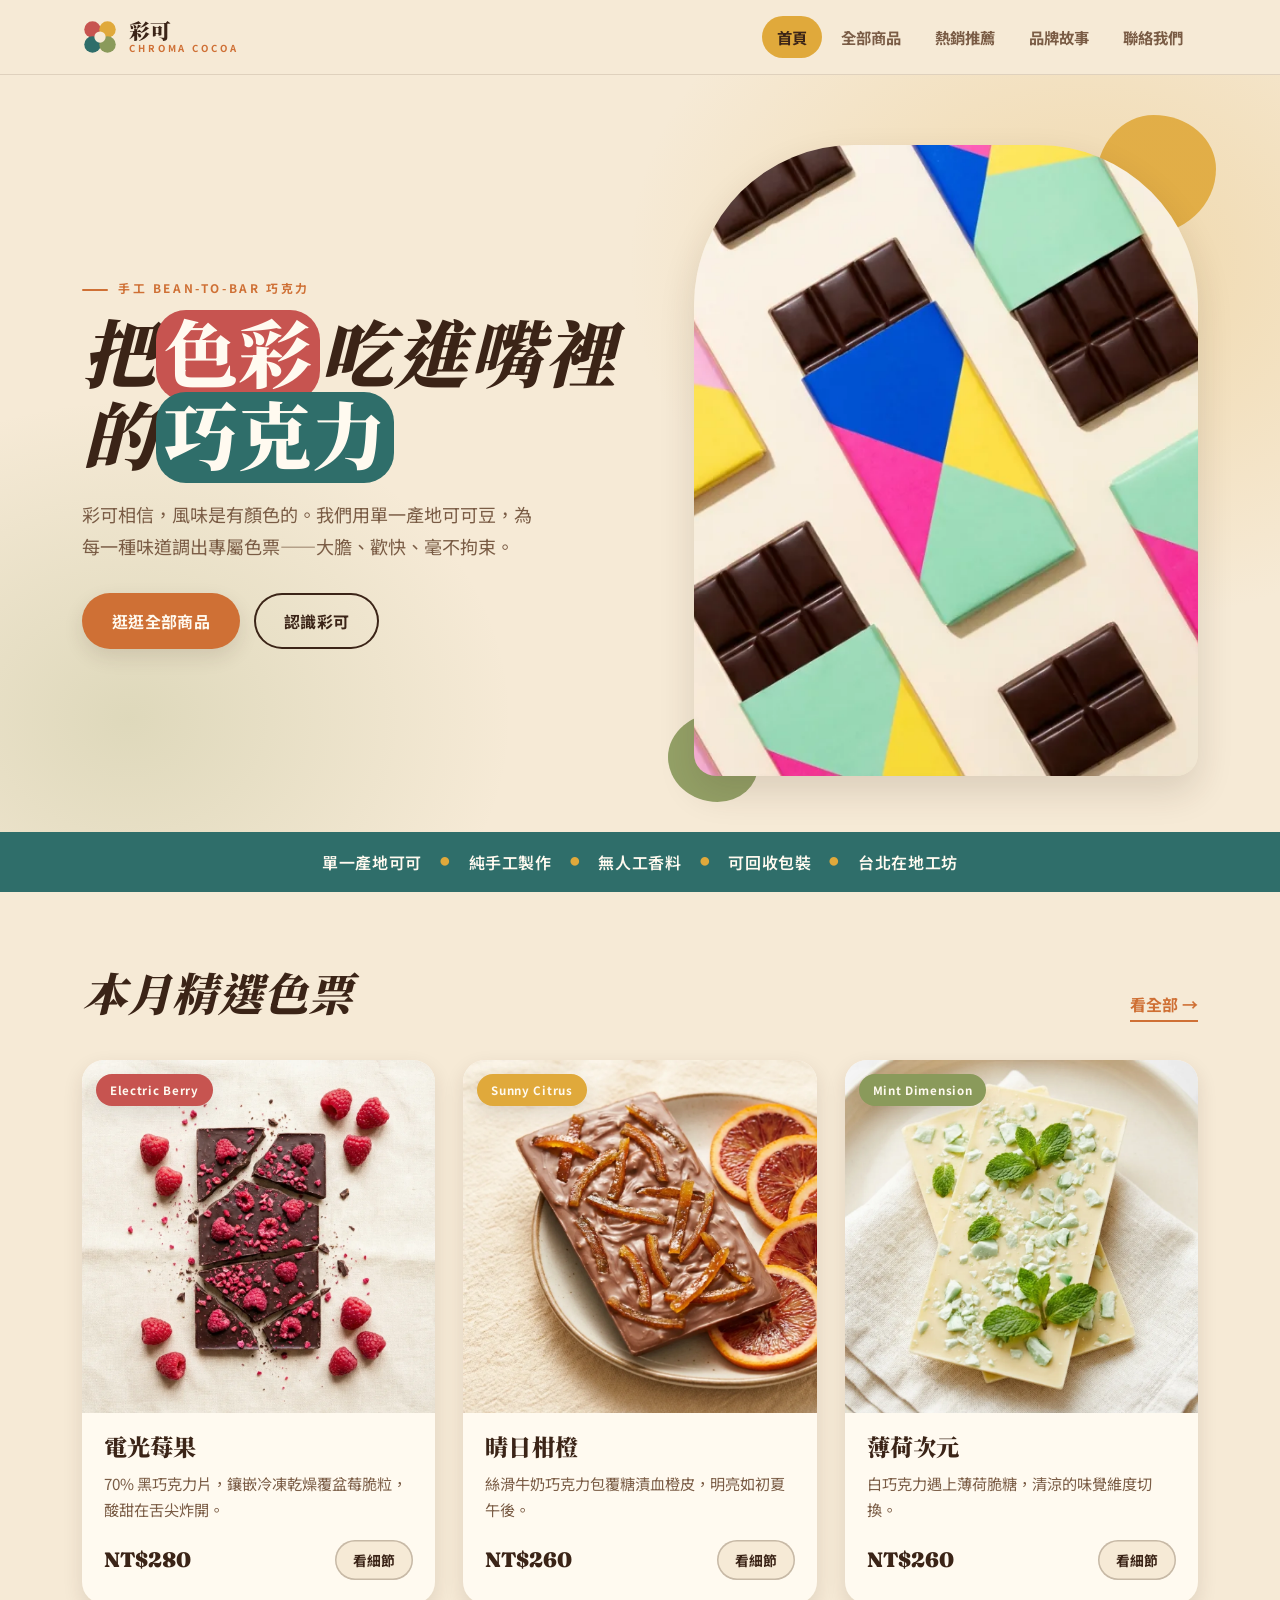
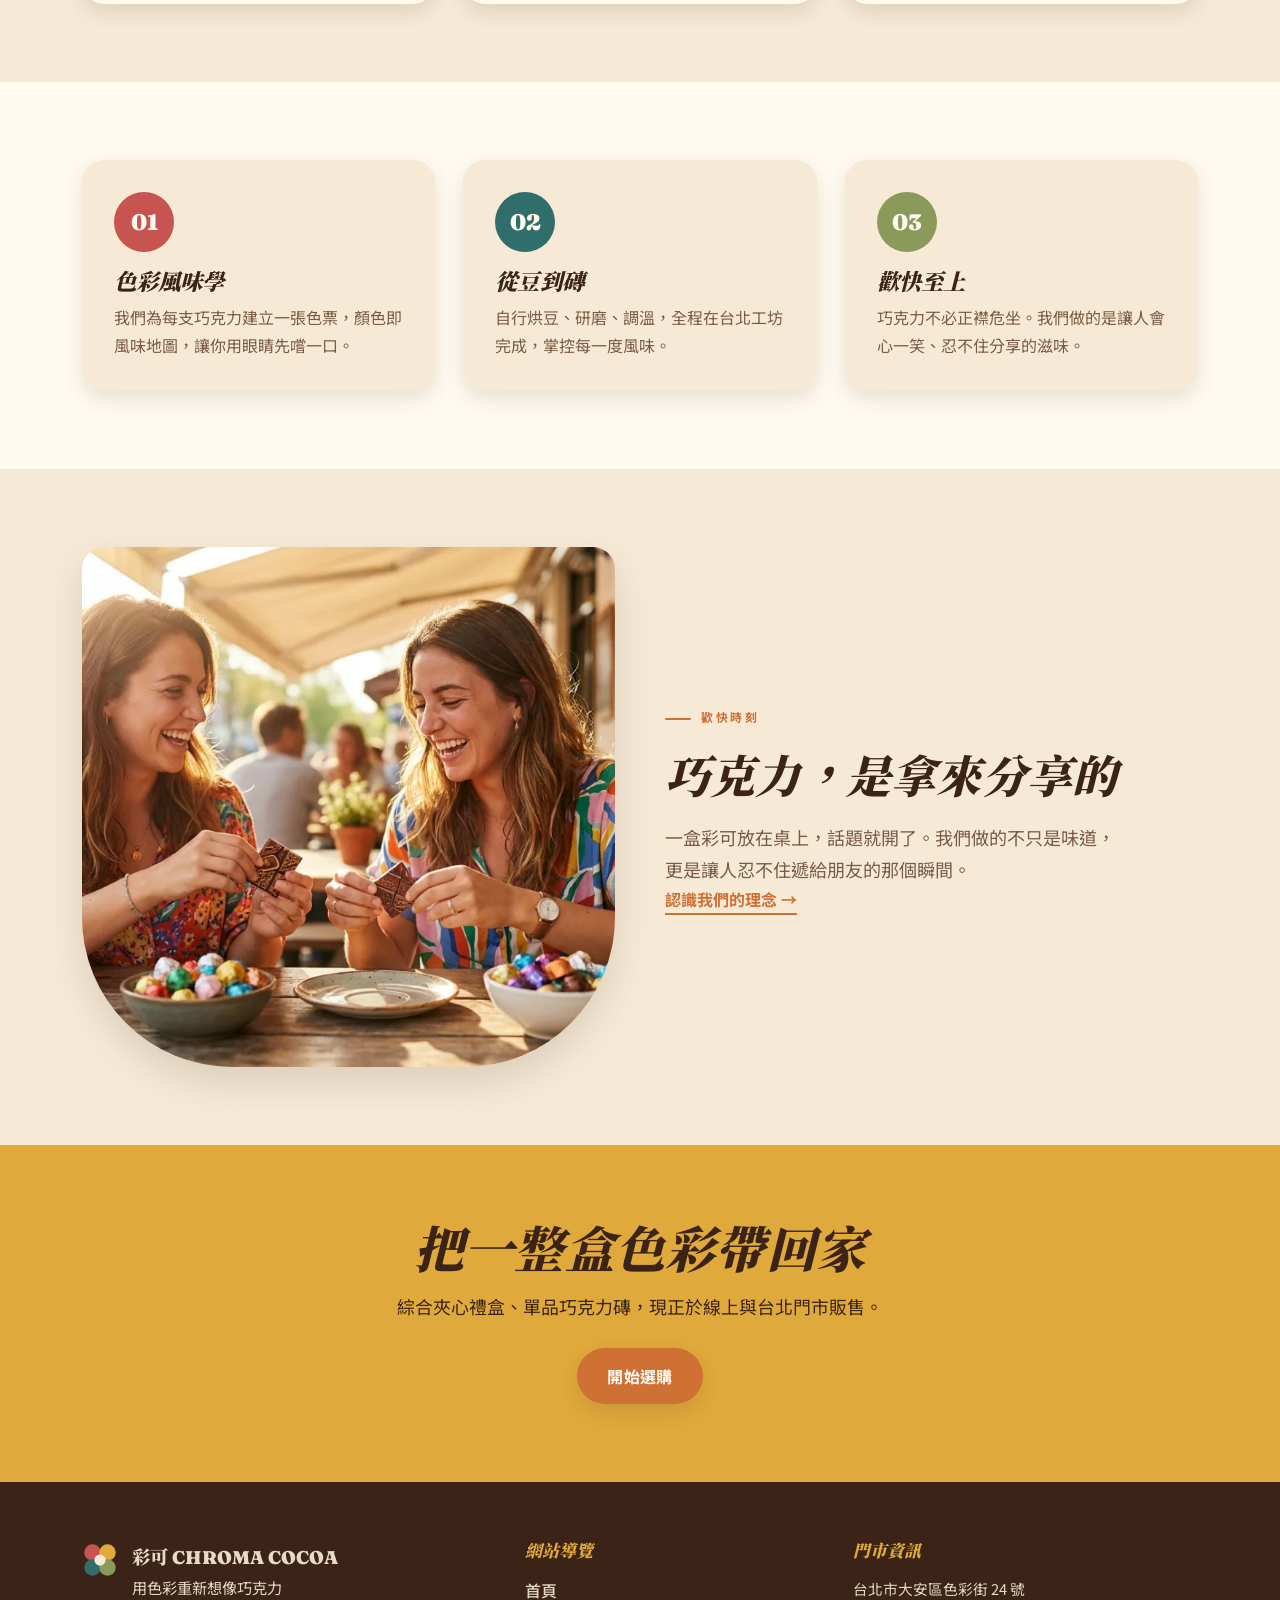
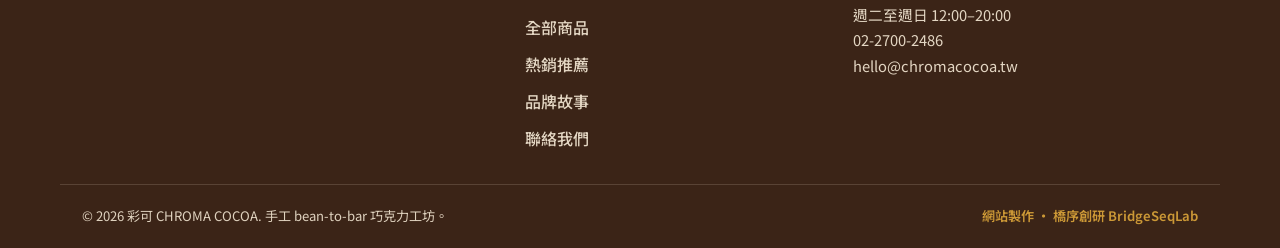
==== commit f95d0c29: "content: 為 6 款商品換上對應風味實拍圖,內容與圖片一致" ====
--- a/index.html
+++ b/index.html
@@ -72,31 +72,21 @@
   <div class="wrap">
     <div class="sec-head"><h2>本月精選色票</h2><a class="link-arrow" href="./shop.html">看全部 →</a></div>
     <div class="prod-grid"><article class="prod-card" data-color="pink">
-  <div class="prod-media"><img src="./images/product-berry.webp" alt="電光莓果 Electric Berry 巧克力商品照" loading="lazy" width="600" height="600"><span class="prod-tag" style="background:var(--pink)">Electric Berry</span></div>
+  <div class="prod-media"><img src="./images/p-berry.webp" alt="電光莓果 Electric Berry 巧克力商品照" loading="lazy" width="600" height="600"><span class="prod-tag" style="background:var(--pink)">Electric Berry</span></div>
   <div class="prod-body">
     <h3>電光莓果</h3>
     <p>70% 黑巧克力片，鑲嵌冷凍乾燥覆盆莓脆粒，酸甜在舌尖炸開。</p>
     <div class="prod-foot"><span class="price">NT$280</span><a class="btn-mini" href="./product.html">看細節</a></div>
   </div>
 </article><article class="prod-card" data-color="yellow">
-  <div class="prod-media"><svg viewBox="0 0 200 200" class="card-art" role="img" aria-label="晴日柑橙巧克力包裝插畫">
-<rect width="200" height="200" fill="var(--yellow)"/>
-<rect x="62" y="34" width="76" height="132" rx="18" fill="var(--paper)"/>
-<g fill="none" stroke="var(--ink)" stroke-width="2" opacity=".3"><line x1="100" y1="50" x2="100" y2="150"/><line x1="74" y1="80" x2="126" y2="80"/><line x1="74" y1="116" x2="126" y2="116"/></g>
-<circle cx="100" cy="100" r="15" fill="var(--yellow)"/>
-</svg><span class="prod-tag" style="background:var(--yellow)">Sunny Citrus</span></div>
+  <div class="prod-media"><img src="./images/p-citrus.webp" alt="晴日柑橙 Sunny Citrus 巧克力商品照" loading="lazy" width="600" height="600"><span class="prod-tag" style="background:var(--yellow)">Sunny Citrus</span></div>
   <div class="prod-body">
     <h3>晴日柑橙</h3>
     <p>絲滑牛奶巧克力包覆糖漬血橙皮，明亮如初夏午後。</p>
     <div class="prod-foot"><span class="price">NT$260</span><a class="btn-mini" href="./shop.html">看細節</a></div>
   </div>
 </article><article class="prod-card" data-color="mint">
-  <div class="prod-media"><svg viewBox="0 0 200 200" class="card-art" role="img" aria-label="薄荷次元巧克力包裝插畫">
-<rect width="200" height="200" fill="var(--mint)"/>
-<rect x="62" y="34" width="76" height="132" rx="18" fill="var(--paper)"/>
-<g fill="none" stroke="var(--ink)" stroke-width="2" opacity=".3"><line x1="100" y1="50" x2="100" y2="150"/><line x1="74" y1="80" x2="126" y2="80"/><line x1="74" y1="116" x2="126" y2="116"/></g>
-<circle cx="100" cy="100" r="15" fill="var(--mint)"/>
-</svg><span class="prod-tag" style="background:var(--mint)">Mint Dimension</span></div>
+  <div class="prod-media"><img src="./images/p-mint.webp" alt="薄荷次元 Mint Dimension 巧克力商品照" loading="lazy" width="600" height="600"><span class="prod-tag" style="background:var(--mint)">Mint Dimension</span></div>
   <div class="prod-body">
     <h3>薄荷次元</h3>
     <p>白巧克力遇上薄荷脆糖，清涼的味覺維度切換。</p>
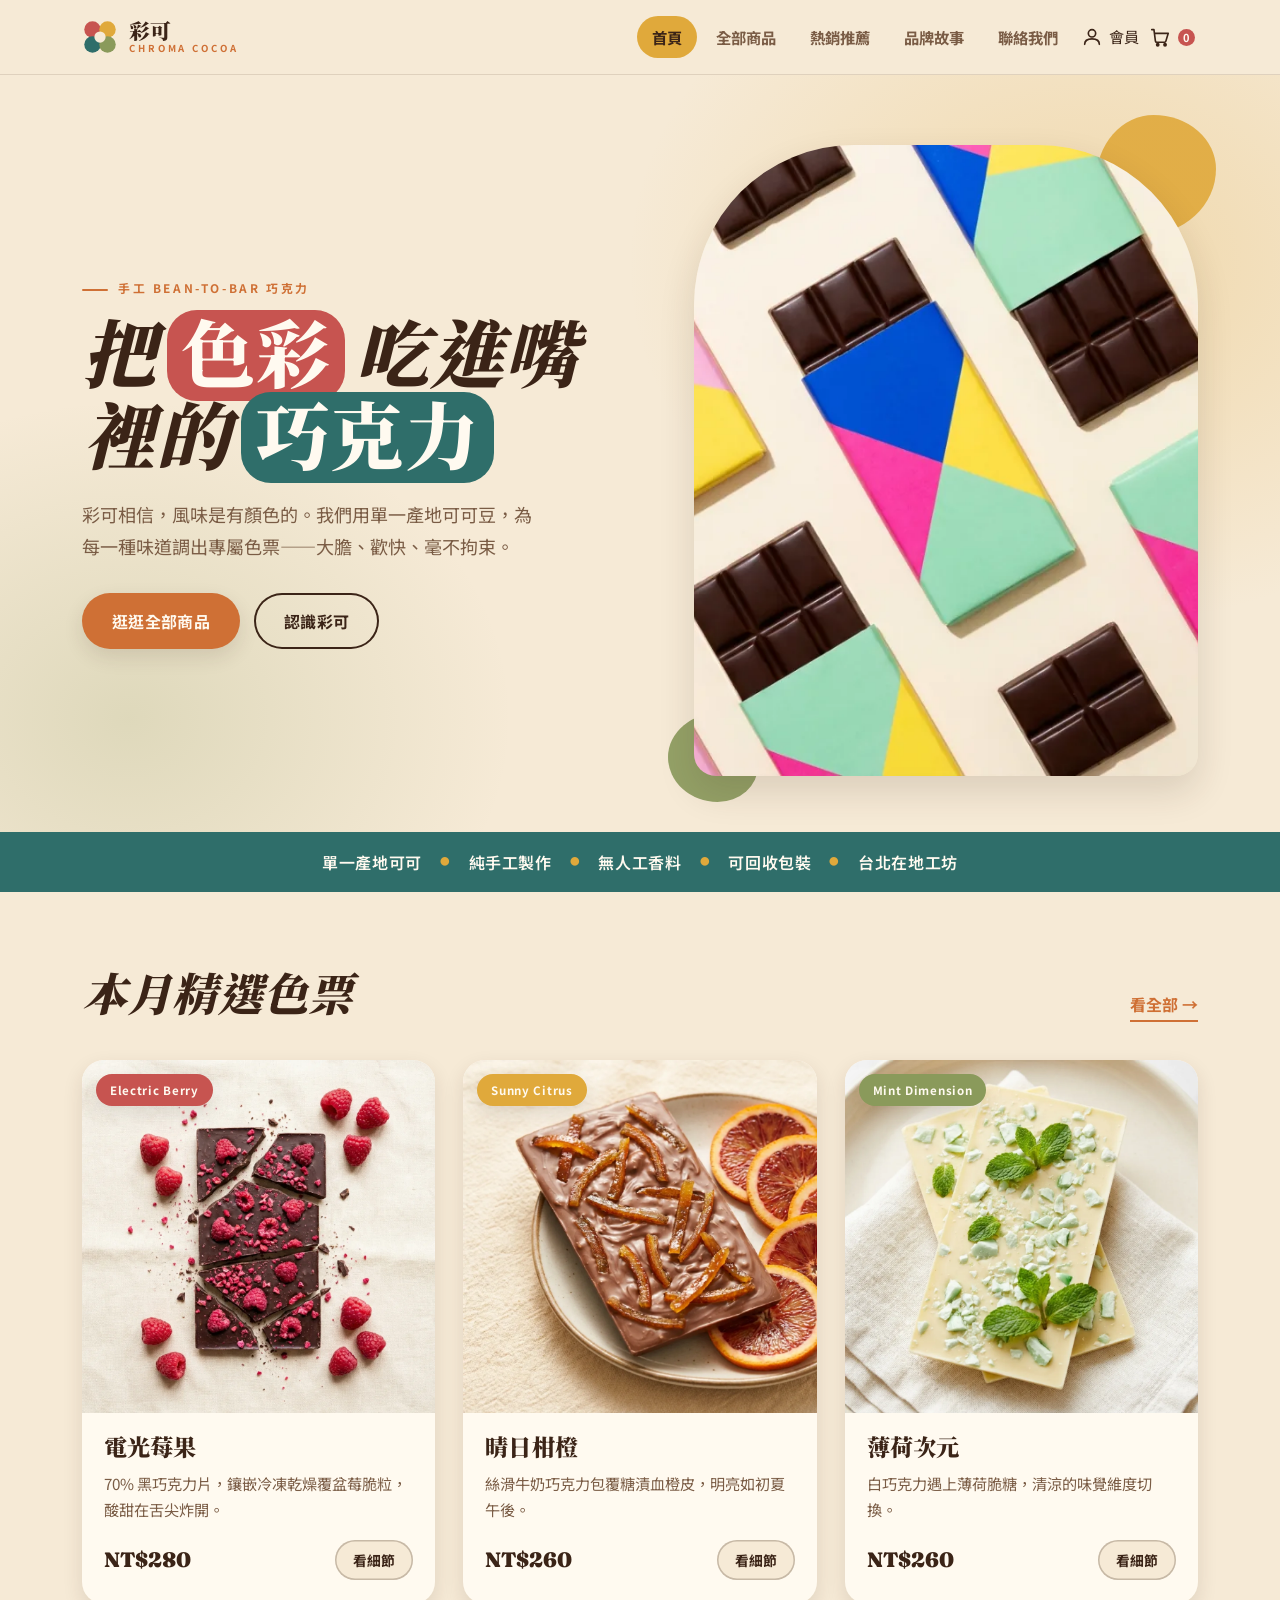
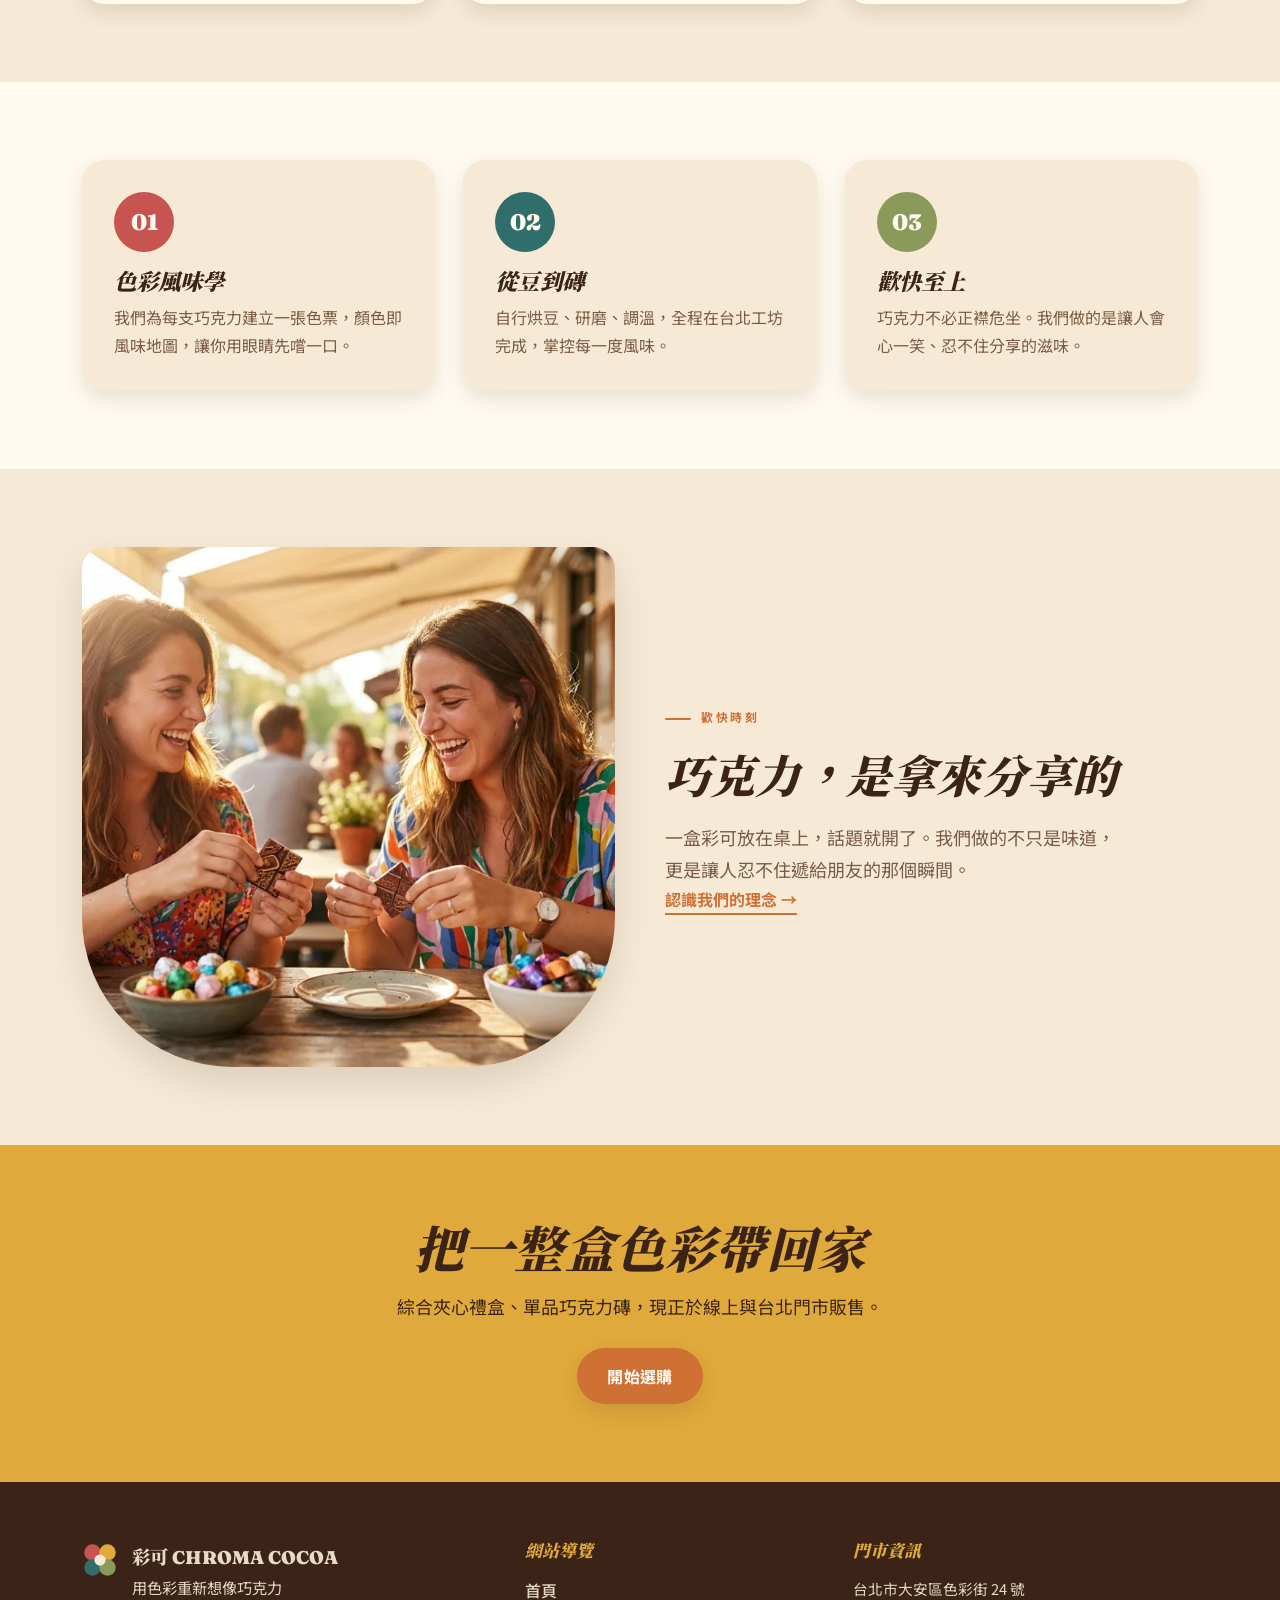
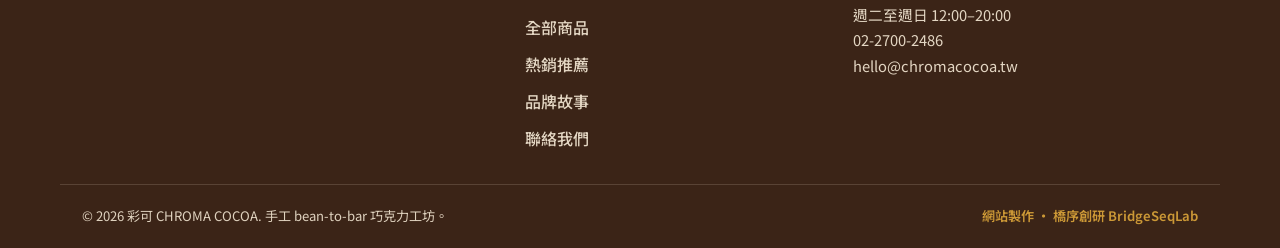
==== commit 83f17e6b: "Add 會員中心 + cart drawer + header member/cart (規範)" ====
--- a/index.html
+++ b/index.html
@@ -26,6 +26,7 @@
 <link href="https://fonts.googleapis.com/css2?family=Fraunces:opsz,wght@9..144,500;9..144,600;9..144,900&family=Noto+Serif+TC:wght@500;700;900&family=Noto+Sans+TC:wght@400;500;700&display=swap" rel="stylesheet">
 <link rel="stylesheet" href="./css/style.css">
 <script type="application/ld+json">{"@context":"https://schema.org","@type":"Organization","name":"彩可 CHROMA COCOA","url":"https://izzo24.github.io/chroma-cocoa/","logo":"https://izzo24.github.io/chroma-cocoa/images/hero.webp","description":"手工 bean-to-bar 精品巧克力工坊，用色彩重新想像風味。","sameAs":[],"address":{"@type":"PostalAddress","streetAddress":"色彩街24號","addressLocality":"台北市大安區","addressCountry":"TW"}}</script>
+<link rel="stylesheet" href="./addon.css">
 </head>
 <body>
 <a class="skip-link" href="#main">跳至主要內容</a>
@@ -39,7 +40,7 @@
 <circle cx="24" cy="24" r="7.5" fill="var(--paper)"/>
 </svg><span class="brand-text"><b>彩可</b><i>CHROMA COCOA</i></span></a>
     <button class="nav-toggle" aria-expanded="false" aria-controls="primary-nav" aria-label="開啟選單"><span></span><span></span><span></span></button>
-    <nav aria-label="主選單"><ul id="primary-nav" class="nav-list"><li><a href="./index.html" aria-current="page">首頁</a></li><li><a href="./shop.html">全部商品</a></li><li><a href="./product.html">熱銷推薦</a></li><li><a href="./about.html">品牌故事</a></li><li><a href="./contact.html">聯絡我們</a></li></ul></nav>
+    <nav aria-label="主選單"><ul id="primary-nav" class="nav-list"><li><a href="./index.html" aria-current="page">首頁</a></li><li><a href="./shop.html">全部商品</a></li><li><a href="./product.html">熱銷推薦</a></li><li><a href="./about.html">品牌故事</a></li><li><a href="./contact.html">聯絡我們</a></li><li><a class="acct-link" href="./member.html" aria-label="會員中心"><svg viewBox="0 0 24 24" fill="none" stroke="currentColor" stroke-width="1.8" stroke-linecap="round" stroke-linejoin="round" aria-hidden="true"><circle cx="12" cy="8" r="4"/><path d="M4 20c0-4 3.6-6 8-6s8 2 8 6"/></svg><span>會員</span></a></li><li><button class="cart-toggle" type="button" aria-label="購物車" aria-haspopup="dialog"><svg viewBox="0 0 24 24" fill="none" stroke="currentColor" stroke-width="1.8" stroke-linecap="round" stroke-linejoin="round" aria-hidden="true"><path d="M3 4h2.4l1.6 12.4a1.5 1.5 0 0 0 1.5 1.3h8.4a1.5 1.5 0 0 0 1.5-1.2L21 8H6.4"/><circle cx="9.5" cy="20.5" r="1.2" fill="currentColor"/><circle cx="17.5" cy="20.5" r="1.2" fill="currentColor"/></svg><span class="cart-badge" aria-hidden="true">0</span></button></li></ul></nav>
   </div>
 </header><main id="main">
 <section class="hero">
@@ -149,5 +150,12 @@
   </div>
 </footer>
 <script src="./js/main.js"></script>
+<div class="cart-overlay" id="cartOverlay"></div>
+<aside class="cart-drawer" id="cartDrawer" role="dialog" aria-modal="true" aria-label="購物車" aria-hidden="true">
+  <div class="cd-head"><h2>購物車</h2><button class="cd-close" id="cartClose" aria-label="關閉購物車"><svg viewBox="0 0 24 24" fill="none" stroke="currentColor" stroke-width="2" stroke-linecap="round" aria-hidden="true"><path d="M6 6l12 12M18 6L6 18"/></svg></button></div>
+  <div class="cd-body"><p class="cd-empty">您的購物車目前是空的。<br>歡迎先逛逛全部商品。</p></div>
+  <div class="cd-foot"><div class="cd-total"><span>小計</span><span>NT$ 0</span></div><a class="mc-btn" href="./shop.html">前往選購</a></div>
+</aside>
+<script src="./addon.js" defer></script>
 </body>
 </html>
--- a/css/style.css
+++ b/css/style.css
@@ -65,7 +65,7 @@
   radial-gradient(50% 70% at 10% 85%,rgba(138,154,91,.22),transparent 60%)}
 .hero-grid{display:grid;grid-template-columns:1.05fr .95fr;gap:54px;align-items:center}
 .hero h1{font-size:clamp(2.7rem,6vw,4.6rem);font-weight:900;font-style:italic}
-.hl{padding:0 .1em;border-radius:30px;font-style:normal}
+.hl{padding:0 .2em;margin:0 .14em;border-radius:30px;font-style:normal}
 .hl-pink{background:var(--pink);color:var(--paper2)}
 .hl-blue{background:var(--blue);color:var(--paper2)}
 .lead{font-size:1.13rem;margin-top:20px;max-width:46ch;color:var(--ink-soft)}
--- a/addon.css
+++ b/addon.css
@@ -0,0 +1,42 @@
+/* 彩可 CHROMA COCOA — header 會員/購物車 + 側欄 + 會員中心(addon, 70s retro) */
+.nav-list .acct-link,.nav-list .cart-toggle{display:inline-flex;align-items:center;gap:.4rem;background:none;border:0;cursor:pointer;color:var(--ink,#3b2417);font:inherit;font-size:.95rem;padding:.2rem;line-height:1}
+.nav-list .cart-toggle{position:relative}
+.nav-list .acct-link svg,.nav-list .cart-toggle svg{width:22px;height:22px}
+.nav-list .acct-link:hover,.nav-list .cart-toggle:hover{color:#c75450}
+.nav-list li:has(.acct-link),.nav-list li:has(.cart-toggle){display:inline-flex;align-items:center}
+.cart-badge{display:inline-flex;align-items:center;justify-content:center;min-width:17px;height:17px;padding:0 4px;background:#c75450;color:#fffaf0;font-size:11px;font-weight:700;border-radius:50px}
+.cart-overlay{position:fixed;inset:0;background:rgba(59,36,23,.5);opacity:0;visibility:hidden;transition:.3s;z-index:200}
+.cart-overlay.show{opacity:1;visibility:visible}
+.cart-drawer{position:fixed;top:0;right:0;height:100%;width:min(400px,92vw);background:#f6ead6;border-left:2px solid #3b2417;transform:translateX(100%);transition:transform .35s ease;z-index:210;display:flex;flex-direction:column;color:#3b2417}
+.cart-drawer.open{transform:translateX(0)}
+.cd-head{display:flex;align-items:center;justify-content:space-between;padding:1.2rem 1.4rem;border-bottom:2px solid #3b2417}
+.cd-head h2{font-size:1.3rem;margin:0}
+.cd-close{background:none;border:0;cursor:pointer;color:#3b2417;display:inline-flex;padding:.3rem}.cd-close svg{width:24px;height:24px}
+.cd-body{flex:1;overflow:auto;padding:1.6rem 1.4rem}
+.cd-empty{text-align:center;margin-top:2rem;line-height:1.9;color:#7a5c45}
+.cd-foot{border-top:2px solid #3b2417;padding:1.2rem 1.4rem}
+.cd-total{display:flex;justify-content:space-between;font-weight:700;margin-bottom:1rem}
+.mc-btn{display:inline-flex;align-items:center;justify-content:center;gap:.5rem;background:#c75450;color:#fffaf0;border:2px solid #c75450;padding:.8rem 1.6rem;cursor:pointer;transition:.2s;font:inherit;font-weight:600;border-radius:40px;text-decoration:none}
+.mc-btn:hover{background:#3b2417;border-color:#3b2417}
+.cd-foot .mc-btn{width:100%}
+.mc-wrap{max-width:1140px;margin:0 auto;padding:2.4rem 24px 4rem;color:#3b2417}
+.mc-crumb{font-size:.85rem;color:#7a5c45;margin-bottom:1.4rem}.mc-crumb a{color:#7a5c45}.mc-crumb a:hover{color:#c75450}
+.mc-title{font-family:Fraunces,Georgia,serif;font-style:italic;font-size:clamp(2.2rem,6vw,3.8rem);margin:0 0 .4rem}
+.mc-sub{max-width:54ch;margin:0 0 2.4rem;font-size:1.1rem;color:#7a5c45}
+.mc-grid{display:grid;grid-template-columns:1fr 1fr;gap:1.6rem;margin-bottom:1rem}
+.mc-card{border:2px solid #3b2417;background:#fffaf0;padding:1.8rem;border-radius:22px}
+.mc-card h2{font-family:Fraunces,Georgia,serif;font-style:italic;font-size:1.5rem;margin:0 0 1.2rem}
+.mc-card label{display:block;font-size:.85rem;margin-bottom:1rem;color:#7a5c45}
+.mc-card input{display:block;width:100%;margin-top:.4rem;padding:.75rem .9rem;border:2px solid #3b2417;background:#f6ead6;font:inherit;font-size:15px;color:#3b2417;border-radius:12px}
+.mc-card input:focus{outline:none;border-color:#c75450}
+.mc-h2{font-family:Fraunces,Georgia,serif;font-style:italic;font-size:clamp(1.6rem,4vw,2.4rem);margin:2.4rem 0 1.4rem}
+.mc-benefits{display:grid;grid-template-columns:repeat(4,1fr);gap:1.2rem}
+.mc-benefit{border:2px solid #3b2417;padding:1.4rem;background:#fffaf0;border-radius:18px}
+.mc-benefit svg{width:30px;height:30px;margin-bottom:.7rem;color:#cf7035}
+.mc-benefit h3{font-size:1.05rem;margin:0 0 .4rem}.mc-benefit p{margin:0;font-size:.9rem;color:#7a5c45}
+.mc-orders{border:2px solid #3b2417;background:#e0a93b;padding:2rem;text-align:center;margin-top:1.6rem;border-radius:22px}
+.mc-orders h2{font-family:Fraunces,Georgia,serif;font-style:italic;margin:0 0 .6rem}.mc-orders p{margin:0 0 1.4rem;color:#3b2417}
+.addon-toast{position:fixed;left:50%;bottom:28px;transform:translate(-50%,150%);background:#3b2417;color:#f6ead6;padding:.9rem 1.5rem;z-index:300;transition:transform .4s;border-radius:40px}
+.addon-toast.show{transform:translate(-50%,0)}
+@media(max-width:760px){.mc-grid{grid-template-columns:1fr}.mc-benefits{grid-template-columns:1fr 1fr}}
+@media(max-width:480px){.mc-benefits{grid-template-columns:1fr}}
